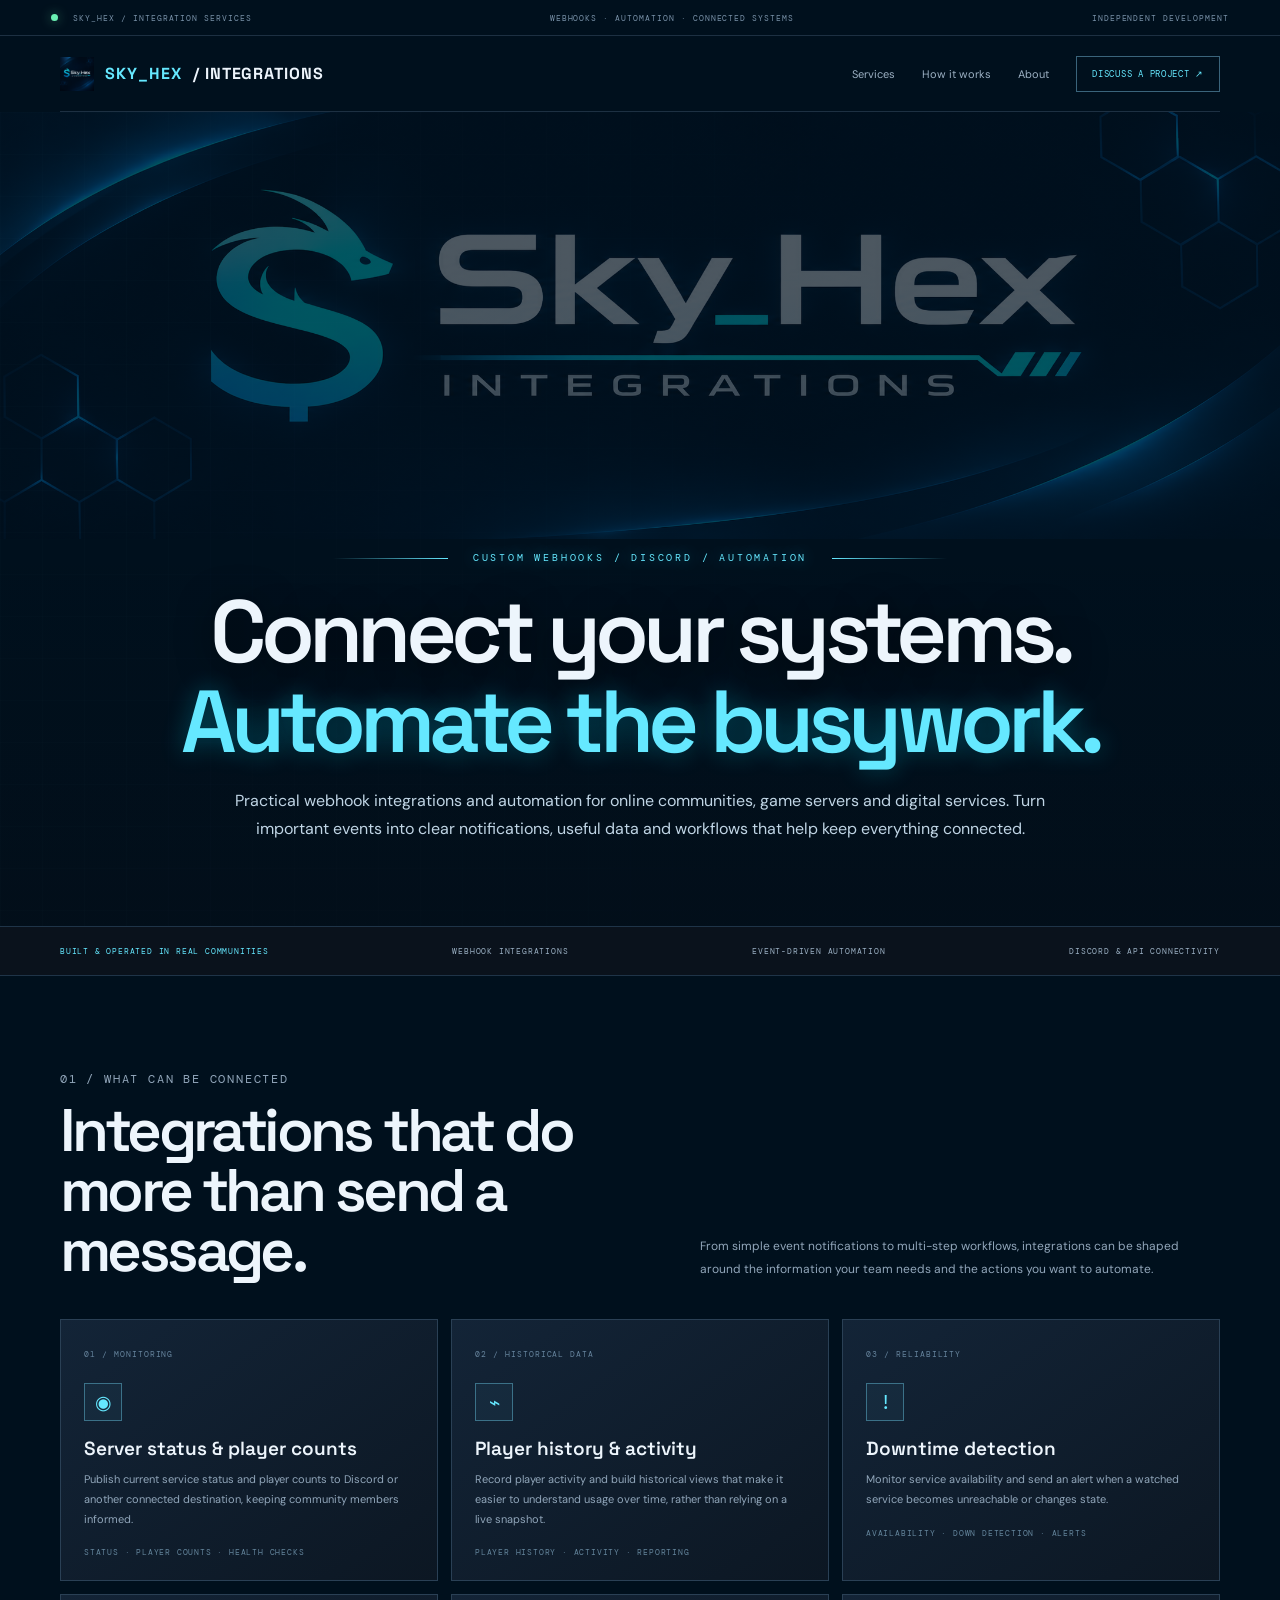
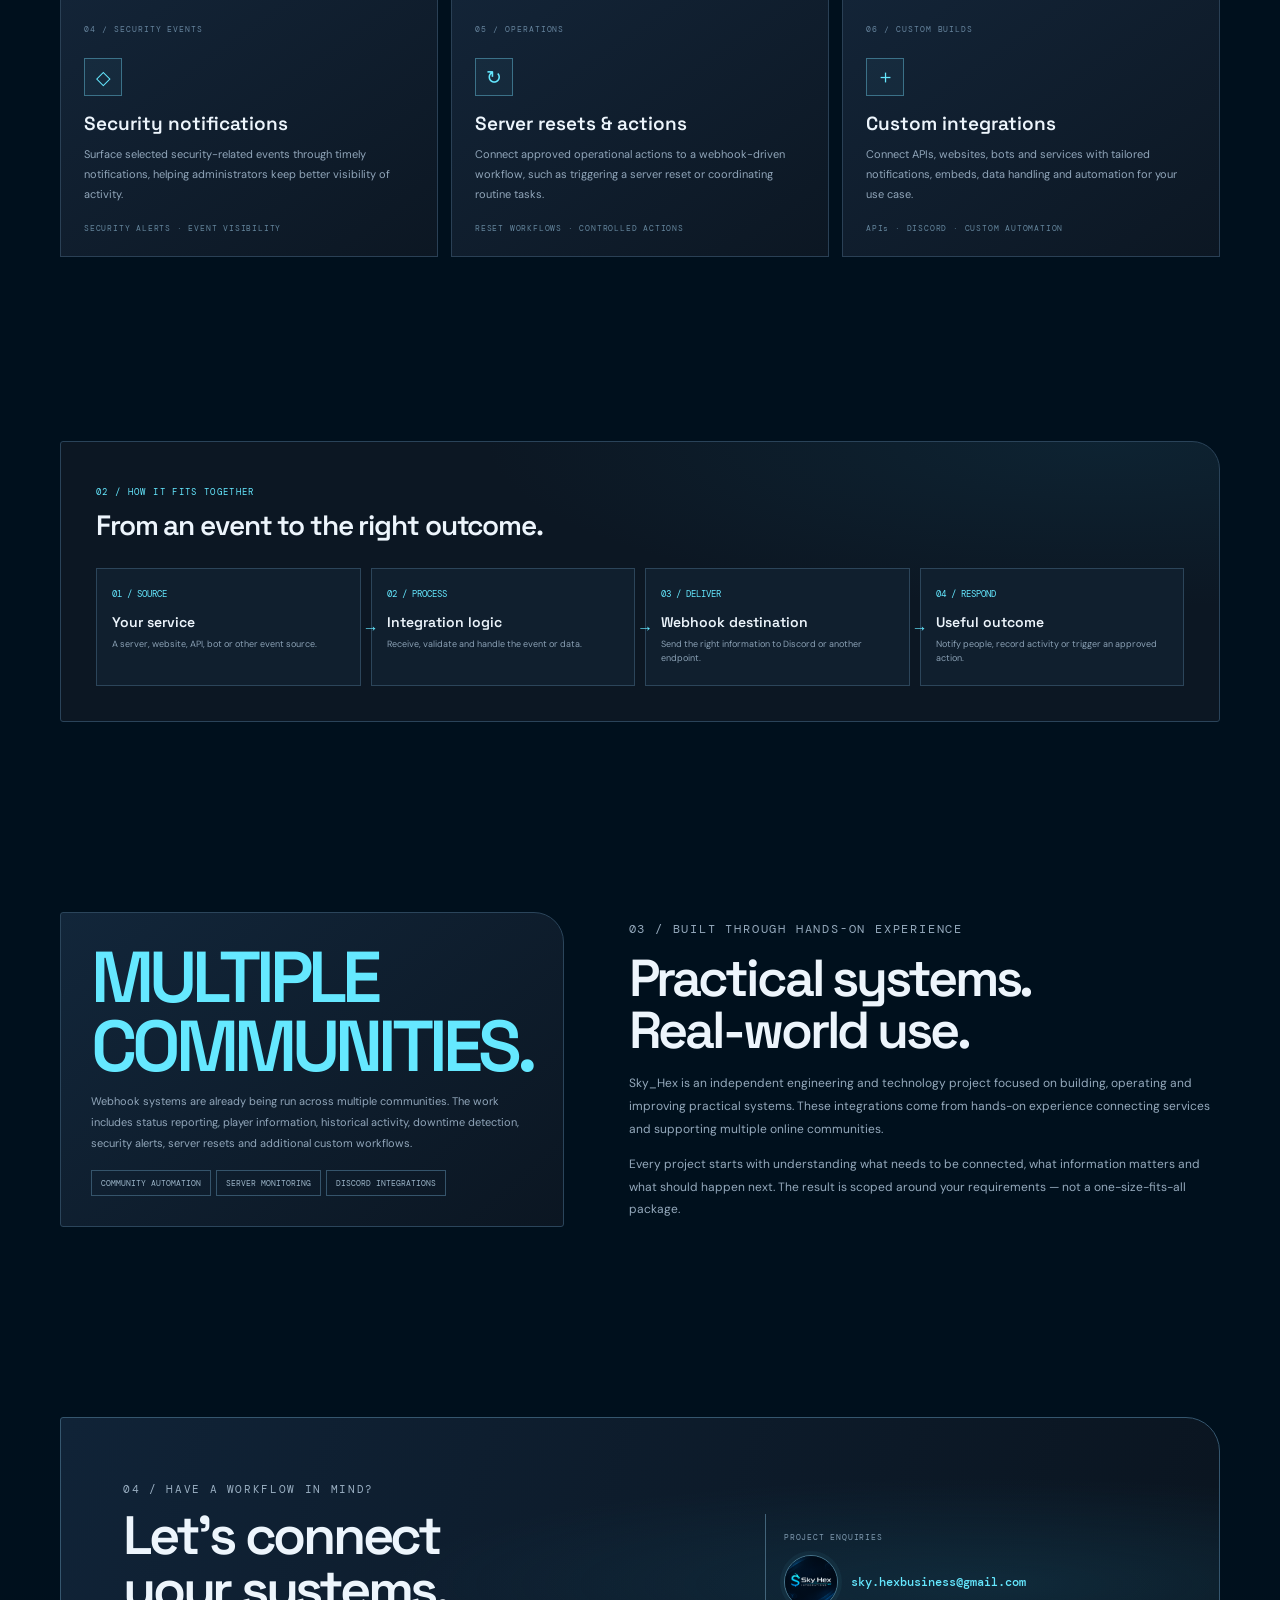
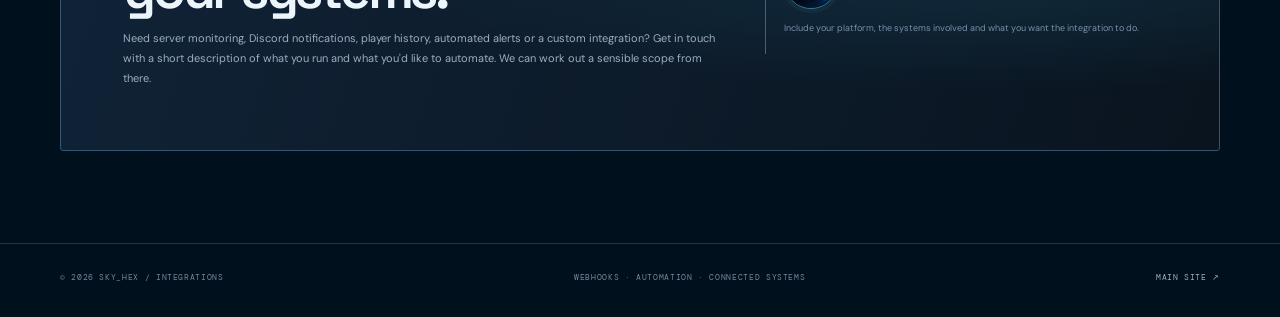
==== integrations/index.html @ 1e0f25ef "Set integrations banner to 70 percent transparent" ====
<!doctype html>
<html lang="en">
<head>
<meta charset="utf-8">
<meta name="viewport" content="width=device-width,initial-scale=1">
<meta name="theme-color" content="#070b12">
<meta name="description" content="Custom webhook integrations, Discord automation and server monitoring — status, player activity, downtime alerts, security notifications and operational workflows.">
<meta property="og:title" content="Sky_Hex Integrations — Connect. Automate. Observe.">
<meta property="og:description" content="Webhook integrations and automation for communities, game servers and online services.">
<meta property="og:type" content="website">
<meta property="og:image" content="https://sky-hex.co.uk/assets/Sky_Hex%20Integrations%20Logo.png">
<meta name="twitter:card" content="summary_large_image">
<meta name="twitter:image" content="https://sky-hex.co.uk/assets/Sky_Hex%20Integrations%20Logo.png">
<title>Sky_Hex Integrations — Connect. Automate. Observe.</title>
<link rel="icon" type="image/png" href="../assets/Sky_Hex%20Integrations%20Logo.png">
<link rel="apple-touch-icon" href="../assets/Sky_Hex%20Integrations%20Logo.png">
<link rel="preconnect" href="https://fonts.googleapis.com">
<link rel="preconnect" href="https://fonts.gstatic.com" crossorigin>
<link href="https://fonts.googleapis.com/css2?family=DM+Mono:wght@400;500&family=DM+Sans:wght@400;500;600;700;800&family=Space+Grotesk:wght@400;500;600;700&display=swap" rel="stylesheet">
<style>
:root{color-scheme:dark;--bg:#00101d;--panel:#0d1723;--panel2:#111f2d;--line:#263d51;--cyan:#65e8ff;--text:#edf5fc;--muted:#91a6ba;--mono:"DM Mono",monospace;--display:"Space Grotesk",sans-serif;--body:"DM Sans",sans-serif}
*{box-sizing:border-box}html{scroll-behavior:smooth}body{margin:0;background:#00101d;color:var(--text);font-family:var(--body);font-size:14px;overflow-x:hidden}a{color:inherit;text-decoration:none}.shell{width:min(1160px,calc(100% - 48px));margin:auto}.topline{height:36px;padding:0 4%;display:flex;align-items:center;justify-content:space-between;border-bottom:1px solid #1d3042;color:#7891a8;font:8px var(--mono);letter-spacing:.12em}.pulse{display:inline-block;width:7px;height:7px;margin-right:9px;border-radius:50%;background:#6af0b2;box-shadow:0 0 12px #6af0b277}.header{height:76px;display:flex;align-items:center;justify-content:space-between;border-bottom:1px solid #1d3042}.brand{display:flex;align-items:center;gap:11px;font:700 16px var(--display);letter-spacing:.06em}.brand img{width:34px;height:34px;object-fit:contain}.brand span{color:var(--cyan)}.nav{display:flex;align-items:center;gap:27px;color:#9bb0c3;font-size:11px}.nav a:hover,.text-link:hover{color:var(--cyan)}.nav .nav-cta{padding:11px 15px;border:1px solid #3a647b;color:var(--cyan);font:9px var(--mono);letter-spacing:.08em}
.hero{position:relative;padding:104px 0 85px;overflow:hidden;background:radial-gradient(ellipse at 20% 48%,#087b9b33,transparent 42%),radial-gradient(ellipse at 82% 24%,#12425a55,transparent 38%),linear-gradient(180deg,#0a121d,#070b12)}.hero:before{content:"";position:absolute;inset:0;opacity:.18;background-image:linear-gradient(#4b789022 1px,transparent 1px),linear-gradient(90deg,#4b789022 1px,transparent 1px);background-size:42px 42px;mask-image:linear-gradient(100deg,#000,transparent 88%)}.hero:after{content:"";position:absolute;left:-7%;top:50%;width:clamp(360px,43vw,620px);aspect-ratio:1;transform:translateY(-50%);background:url('../assets/Sky_Hex%20Integrations%20Logo.png') center/contain no-repeat;opacity:.19;filter:drop-shadow(0 0 32px #18c9ed66);mix-blend-mode:screen;pointer-events:none;mask-image:radial-gradient(ellipse,#000 38%,#0009 62%,transparent 78%)}.hero-grid{position:relative;z-index:1;display:grid;grid-template-columns:1.12fr .88fr;align-items:center;gap:65px}.hero-grid>div:first-child{position:relative;z-index:2}.hero-identity{display:none}.hero-identity{display:none}.eyebrow{color:var(--cyan);font:9px var(--mono);letter-spacing:.16em}.hero h1{max-width:700px;margin:20px 0;font:600 clamp(54px,7.2vw,90px)/.94 var(--display);letter-spacing:-.075em}.hero h1 span{color:var(--cyan)}.lead{max-width:620px;color:#a1b4c6;font-size:15px;line-height:1.85}.hero-actions{display:flex;align-items:center;gap:14px;flex-wrap:wrap;margin-top:30px}.button{display:inline-flex;align-items:center;justify-content:center;gap:18px;padding:14px 18px;background:var(--cyan);color:#061018;font:600 10px var(--mono);letter-spacing:.08em;border:1px solid var(--cyan);transition:.2s}.button:hover{background:transparent;color:var(--cyan)}.button.secondary{background:transparent;color:#d8e6f2;border-color:#3a5369}.button.secondary:hover{border-color:var(--cyan);color:var(--cyan)}.hero-note{margin-top:26px;color:#718ba2;font:8px var(--mono);letter-spacing:.12em}.visual{position:relative;min-height:350px;padding:24px;border:1px solid #31516a;border-radius:3px 35px 3px 3px;background:linear-gradient(145deg,#122437ee,#0a1420ee);box-shadow:0 30px 80px #0006}.visual-head{display:flex;justify-content:space-between;align-items:center;padding-bottom:18px;border-bottom:1px solid #294157;color:#8da5ba;font:8px var(--mono);letter-spacing:.1em}.visual-head b{color:var(--cyan);font-weight:400}.event{display:grid;grid-template-columns:28px 1fr auto;align-items:center;gap:12px;padding:17px 0;border-bottom:1px solid #203448}.event:last-of-type{border:0}.event-icon{width:27px;height:27px;display:grid;place-items:center;border:1px solid #3a7189;color:var(--cyan);font:13px var(--mono)}.event strong,.event small{display:block}.event strong{font:500 12px var(--display)}.event small{margin-top:4px;color:#7d94a9;font:8px var(--mono)}.event em{color:#6fe5b2;font:8px var(--mono);font-style:normal}.visual-foot{margin-top:15px;padding:12px;background:#65e8ff0b;border:1px solid #24465a;color:#85a3b8;font:8px var(--mono);text-align:center;letter-spacing:.1em}
.trust-strip{border-block:1px solid #1f3448;background:#0a121c}.trust-inner{display:flex;justify-content:space-between;gap:20px;flex-wrap:wrap;padding:19px 0;color:#9bb0c3;font:8px var(--mono);letter-spacing:.1em}.trust-inner span:first-child{color:var(--cyan)}
.section{padding:92px 0}.section-kicker{color:var(--cyan);font:9px var(--mono);letter-spacing:.15em}.section-heading{display:flex;justify-content:space-between;align-items:end;gap:35px;margin-bottom:38px}.section-heading h2{margin:10px 0 0;font:600 clamp(37px,5vw,60px)/1 var(--display);letter-spacing:-.06em}.section-heading p{max-width:520px;margin:0;color:var(--muted);font-size:12px;line-height:1.9}.service-grid{display:grid;grid-template-columns:repeat(3,1fr);gap:13px}.service{position:relative;min-height:230px;padding:23px;background:linear-gradient(145deg,#132437,#0c1723);border:1px solid #2a4055;transition:.2s}.service:hover{transform:translateY(-3px);border-color:#5790a8}.service .num{color:#66849d;font:8px var(--mono);letter-spacing:.12em}.service .symbol{display:grid;place-items:center;width:38px;height:38px;margin:22px 0 15px;border:1px solid #3b7188;background:#65e8ff0c;color:var(--cyan);font:19px var(--mono)}.service h3{margin:0 0 9px;font:600 19px var(--display)}.service p{margin:0;color:#91a6ba;font-size:11px;line-height:1.8}.service small{display:block;margin-top:18px;color:#64859c;font:8px var(--mono);letter-spacing:.1em}
.workflow{padding:35px;background:radial-gradient(ellipse at 90% 0%,#12445b44,transparent 42%),#0c1723;border:1px solid #2a4359;border-radius:3px 28px 3px 3px}.workflow h3{margin:8px 0 25px;font:600 28px var(--display);letter-spacing:-.04em}.flow{display:grid;grid-template-columns:repeat(4,1fr);gap:10px}.flow-step{position:relative;padding:19px 15px;border:1px solid #2c455a;background:#101f2e}.flow-step:not(:last-child):after{content:"→";position:absolute;right:-11px;top:50%;z-index:2;color:var(--cyan);font:16px var(--mono);transform:translate(50%,-50%)}.flow-step b{display:block;color:var(--cyan);font:9px var(--mono)}.flow-step strong{display:block;margin-top:13px;font:600 14px var(--display)}.flow-step small{display:block;margin-top:6px;color:#8ba1b5;font-size:9px;line-height:1.6}
.communities{display:grid;grid-template-columns:.9fr 1.1fr;gap:65px;align-items:center}.community-panel{padding:30px;border:1px solid #2b455b;background:linear-gradient(140deg,#12263a,#0b1622);border-radius:3px 30px 3px 3px}.community-panel .big{color:var(--cyan);font:600 clamp(45px,6vw,72px)/.95 var(--display);letter-spacing:-.07em}.community-panel p{color:#91a6ba;font-size:11px;line-height:1.9}.community-panel .tag{display:inline-block;margin:5px 5px 0 0;padding:7px 9px;border:1px solid #35546b;color:#9bb4c7;font:8px var(--mono)}.community-copy h2{margin:10px 0 16px;font:600 clamp(34px,4.5vw,52px)/1 var(--display);letter-spacing:-.06em}.community-copy p{color:#94a9bc;font-size:12px;line-height:1.9}
.cta{position:relative;padding:62px;background:radial-gradient(ellipse at 80% 50%,#16465b66,transparent 45%),linear-gradient(110deg,#102337,#0a141f);border:1px solid #35566e;border-radius:3px 34px 3px 3px;display:flex;justify-content:space-between;align-items:center;gap:30px}.cta h2{margin:9px 0 12px;font:600 clamp(35px,4.5vw,54px)/1 var(--display);letter-spacing:-.06em}.cta p{max-width:600px;margin:0;color:#9aafc2;font-size:11px;line-height:1.8}.contact{min-width:280px;padding:18px;border-left:1px solid #42647a}.contact small{display:block;color:#7f9ab0;font:8px var(--mono);letter-spacing:.1em}.contact-profile{display:flex;align-items:center;gap:13px;margin-top:13px}.contact-profile img{flex:0 0 54px;width:54px;height:54px;object-fit:cover;border:1px solid #47758c;border-radius:50%;background:#0b1723;box-shadow:0 0 0 4px #65e8ff0c}.contact-profile strong{display:block;margin:0;color:var(--cyan);font:500 12px var(--mono);overflow-wrap:anywhere}.contact span{display:block;margin-top:12px;color:#7891a8;font-size:9px;line-height:1.7}
.footer{padding:28px 0 35px;border-top:1px solid #1f3448}.footer-inner{display:flex;justify-content:space-between;gap:20px;flex-wrap:wrap;color:#71889d;font:8px var(--mono);letter-spacing:.08em}.footer a{color:#9ab0c4}.footer a:hover{color:var(--cyan)}
@media(max-width:850px){.hero:after{left:-18%;width:clamp(320px,65vw,500px);opacity:.13}.hero-grid,.communities{grid-template-columns:1fr;gap:38px}.visual{max-width:600px}.service-grid{grid-template-columns:repeat(2,1fr)}.section-heading{align-items:flex-start;flex-direction:column}.cta{align-items:flex-start;flex-direction:column}.contact{width:100%;border-left:0;border-top:1px solid #42647a;padding:18px 0 0}}
@media(max-width:560px){.hero:after{left:-32%;top:28%;width:390px;opacity:.10}.shell{width:min(100% - 32px,1160px)}.topline{padding:0 16px}.topline span:nth-child(2){display:none}.header{height:65px}.nav{gap:12px}.nav a:not(.nav-cta){display:none}.nav .nav-cta{padding:9px 10px;font-size:8px}.hero{padding:75px 0 55px}.hero h1{font-size:clamp(49px,14vw,70px)}.lead{font-size:13px}.visual{min-height:0;padding:17px}.section{padding:68px 0}.service-grid{grid-template-columns:1fr}.service{min-height:0}.flow{grid-template-columns:1fr 1fr}.flow-step:not(:last-child):after{display:none}.workflow{padding:22px}.cta{padding:25px}.trust-inner{justify-content:flex-start;gap:12px 20px}}
@media(prefers-reduced-motion:reduce){html{scroll-behavior:auto}*,*:before,*:after{transition:none!important}}

/* Wide Sky_Hex Integrations banner as the hero background */
.hero{
  padding:0 0 82px;
  background-color:#00101d;
  background-image:
    linear-gradient(rgba(0,16,29,.7),rgba(0,16,29,.7)),
    linear-gradient(180deg,transparent 0%,#070b1200 55%,#070b12 100%),
    url('../assets/Neon%20Sky_Hex%20Integrations%20Banner.png');
  background-position:center top;
  background-size:100% auto;
  background-repeat:no-repeat;
}
.hero:after{display:none}
.hero-grid{
  display:block;
  max-width:1120px;
  padding-top:clamp(300px,34vw,455px);
  text-align:center;
}
.hero-grid>div:first-child{width:100%}
.hero .eyebrow{
  position:relative;
  display:inline-block;
  margin:0 auto;
  padding:0 25px;
  font-size:10px;
  letter-spacing:.28em;
  text-shadow:0 0 15px #16d8f5aa;
}
.hero .eyebrow:before,.hero .eyebrow:after{
  content:"";
  position:absolute;
  top:50%;
  width:clamp(35px,9vw,115px);
  height:1px;
  background:linear-gradient(90deg,transparent,var(--cyan));
}
.hero .eyebrow:before{right:100%}
.hero .eyebrow:after{left:100%;transform:rotate(180deg)}
.hero h1{
  max-width:1100px;
  margin:22px auto 20px;
  font-size:clamp(48px,7.2vw,88px);
  line-height:1.02;
  letter-spacing:-.065em;
  text-shadow:0 5px 35px #0008;
}
.hero h1 span{color:var(--cyan);text-shadow:0 0 25px #00cce955}
.hero .lead{max-width:850px;margin:0 auto;color:#c0d5e5;font-size:16px;line-height:1.8}
.hero .hero-actions,.hero .hero-note{display:none}
.hero .visual{display:none}
@media(max-width:850px){
  .hero{padding:0 0 70px;background-size:100% auto}
  .hero-grid{padding-top:clamp(235px,34vw,310px)}
}
@media(max-width:560px){
  .hero{padding:0 0 58px;background-size:100% auto}
  .hero-grid{padding-top:clamp(155px,43vw,215px)}
  .hero h1{font-size:clamp(43px,12vw,62px);line-height:1.04}
  .hero .lead{font-size:13px}
  .hero .eyebrow{font-size:8px;letter-spacing:.18em;padding:0 12px}
}

</style>
</head>
<body>
<div class="topline"><span><i class="pulse"></i> SKY_HEX / INTEGRATION SERVICES</span><span>WEBHOOKS · AUTOMATION · CONNECTED SYSTEMS</span><span>INDEPENDENT DEVELOPMENT</span></div>
<header class="header shell"><a class="brand" href="#top"><img src="../assets/Sky_Hex%20Integrations%20Logo.png" alt="Sky_Hex Integrations"><span>SKY_HEX</span> / INTEGRATIONS</a><nav class="nav" aria-label="Main navigation"><a href="#services">Services</a><a href="#workflow">How it works</a><a href="#about">About</a><a class="nav-cta" href="#contact">DISCUSS A PROJECT ↗</a></nav></header>
<main id="top">
<section class="hero"><div class="shell hero-grid"><div><div class="hero-identity"><img src="../assets/Sky_Hex%20Integrations%20Logo.png" alt="Sky_Hex Integrations"></div><p class="eyebrow">CUSTOM WEBHOOKS / DISCORD / AUTOMATION</p><h1>Connect your systems.<br><span>Automate the busywork.</span></h1><p class="lead">Practical webhook integrations and automation for online communities, game servers and digital services. Turn important events into clear notifications, useful data and workflows that help keep everything connected.</p><div class="hero-actions"><a class="button" href="#contact">DISCUSS AN INTEGRATION <b>↗</b></a><a class="button secondary" href="#services">EXPLORE CAPABILITIES <b>↓</b></a></div><p class="hero-note">DESIGNED AROUND YOUR WORKFLOW · BUILT TO BE USEFUL · DEVELOPED INDEPENDENTLY</p></div>
<div class="visual" aria-label="Illustration of webhook events flowing into notifications"><div class="visual-head"><span>EVENT PIPELINE / LIVE CONCEPT</span><b>● CONNECTED</b></div><div class="event"><span class="event-icon">◉</span><span><strong>Server status update</strong><small>STATUS / PLAYER COUNTS</small></span><em>DELIVERED</em></div><div class="event"><span class="event-icon">⌁</span><span><strong>Player activity recorded</strong><small>HISTORY / COMMUNITY DATA</small></span><em>RECORDED</em></div><div class="event"><span class="event-icon">!</span><span><strong>Service unavailable</strong><small>DOWN DETECTION / ALERT</small></span><em>ALERTED</em></div><div class="event"><span class="event-icon">◇</span><span><strong>Security event detected</strong><small>SECURITY / NOTIFICATION</small></span><em>REPORTED</em></div><div class="visual-foot">EVENT → LOGIC → WEBHOOK → DISCORD / ACTION</div></div></div></section>
<div class="trust-strip"><div class="shell trust-inner"><span>BUILT &amp; OPERATED IN REAL COMMUNITIES</span><span>WEBHOOK INTEGRATIONS</span><span>EVENT-DRIVEN AUTOMATION</span><span>DISCORD &amp; API CONNECTIVITY</span></div></div>
<section class="section shell" id="services"><div class="section-heading"><div><p class="section-kicker">01 / WHAT CAN BE CONNECTED</p><h2>Integrations that do<br>more than send a message.</h2></div><p>From simple event notifications to multi-step workflows, integrations can be shaped around the information your team needs and the actions you want to automate.</p></div>
<div class="service-grid">
<article class="service"><span class="num">01 / MONITORING</span><div class="symbol">◉</div><h3>Server status &amp; player counts</h3><p>Publish current service status and player counts to Discord or another connected destination, keeping community members informed.</p><small>STATUS · PLAYER COUNTS · HEALTH CHECKS</small></article>
<article class="service"><span class="num">02 / HISTORICAL DATA</span><div class="symbol">⌁</div><h3>Player history &amp; activity</h3><p>Record player activity and build historical views that make it easier to understand usage over time, rather than relying on a live snapshot.</p><small>PLAYER HISTORY · ACTIVITY · REPORTING</small></article>
<article class="service"><span class="num">03 / RELIABILITY</span><div class="symbol">!</div><h3>Downtime detection</h3><p>Monitor service availability and send an alert when a watched service becomes unreachable or changes state.</p><small>AVAILABILITY · DOWN DETECTION · ALERTS</small></article>
<article class="service"><span class="num">04 / SECURITY EVENTS</span><div class="symbol">◇</div><h3>Security notifications</h3><p>Surface selected security-related events through timely notifications, helping administrators keep better visibility of activity.</p><small>SECURITY ALERTS · EVENT VISIBILITY</small></article>
<article class="service"><span class="num">05 / OPERATIONS</span><div class="symbol">↻</div><h3>Server resets &amp; actions</h3><p>Connect approved operational actions to a webhook-driven workflow, such as triggering a server reset or coordinating routine tasks.</p><small>RESET WORKFLOWS · CONTROLLED ACTIONS</small></article>
<article class="service"><span class="num">06 / CUSTOM BUILDS</span><div class="symbol">＋</div><h3>Custom integrations</h3><p>Connect APIs, websites, bots and services with tailored notifications, embeds, data handling and automation for your use case.</p><small>APIs · DISCORD · CUSTOM AUTOMATION</small></article>
</div></section>
<section class="section shell" id="workflow"><div class="workflow"><p class="section-kicker">02 / HOW IT FITS TOGETHER</p><h3>From an event to the right outcome.</h3><div class="flow"><div class="flow-step"><b>01 / SOURCE</b><strong>Your service</strong><small>A server, website, API, bot or other event source.</small></div><div class="flow-step"><b>02 / PROCESS</b><strong>Integration logic</strong><small>Receive, validate and handle the event or data.</small></div><div class="flow-step"><b>03 / DELIVER</b><strong>Webhook destination</strong><small>Send the right information to Discord or another endpoint.</small></div><div class="flow-step"><b>04 / RESPOND</b><strong>Useful outcome</strong><small>Notify people, record activity or trigger an approved action.</small></div></div></div></section>
<section class="section shell" id="about"><div class="communities"><div class="community-panel"><div class="big">MULTIPLE<br>COMMUNITIES.</div><p>Webhook systems are already being run across multiple communities. The work includes status reporting, player information, historical activity, downtime detection, security alerts, server resets and additional custom workflows.</p><span class="tag">COMMUNITY AUTOMATION</span><span class="tag">SERVER MONITORING</span><span class="tag">DISCORD INTEGRATIONS</span></div><div class="community-copy"><p class="section-kicker">03 / BUILT THROUGH HANDS-ON EXPERIENCE</p><h2>Practical systems.<br>Real-world use.</h2><p>Sky_Hex is an independent engineering and technology project focused on building, operating and improving practical systems. These integrations come from hands-on experience connecting services and supporting multiple online communities.</p><p>Every project starts with understanding what needs to be connected, what information matters and what should happen next. The result is scoped around your requirements — not a one-size-fits-all package.</p></div></div></section>
<section class="section shell" id="contact"><div class="cta"><div><p class="section-kicker">04 / HAVE A WORKFLOW IN MIND?</p><h2>Let's connect<br>your systems.</h2><p>Need server monitoring, Discord notifications, player history, automated alerts or a custom integration? Get in touch with a short description of what you run and what you'd like to automate. We can work out a sensible scope from there.</p></div><div class="contact"><small>PROJECT ENQUIRIES</small><div class="contact-profile"><img src="../assets/Sky_Hex%20Integrations%20Logo.png" alt="Sky_Hex Integrations profile logo"><strong>sky.hexbusiness@gmail.com</strong></div><span>Include your platform, the systems involved and what you want the integration to do.</span></div></div></section>
</main>
<footer class="footer"><div class="shell footer-inner"><span>© 2026 SKY_HEX / INTEGRATIONS</span><span>WEBHOOKS · AUTOMATION · CONNECTED SYSTEMS</span><a href="https://82.165.54.22/">MAIN SITE ↗</a></div></footer>
</body>
</html>
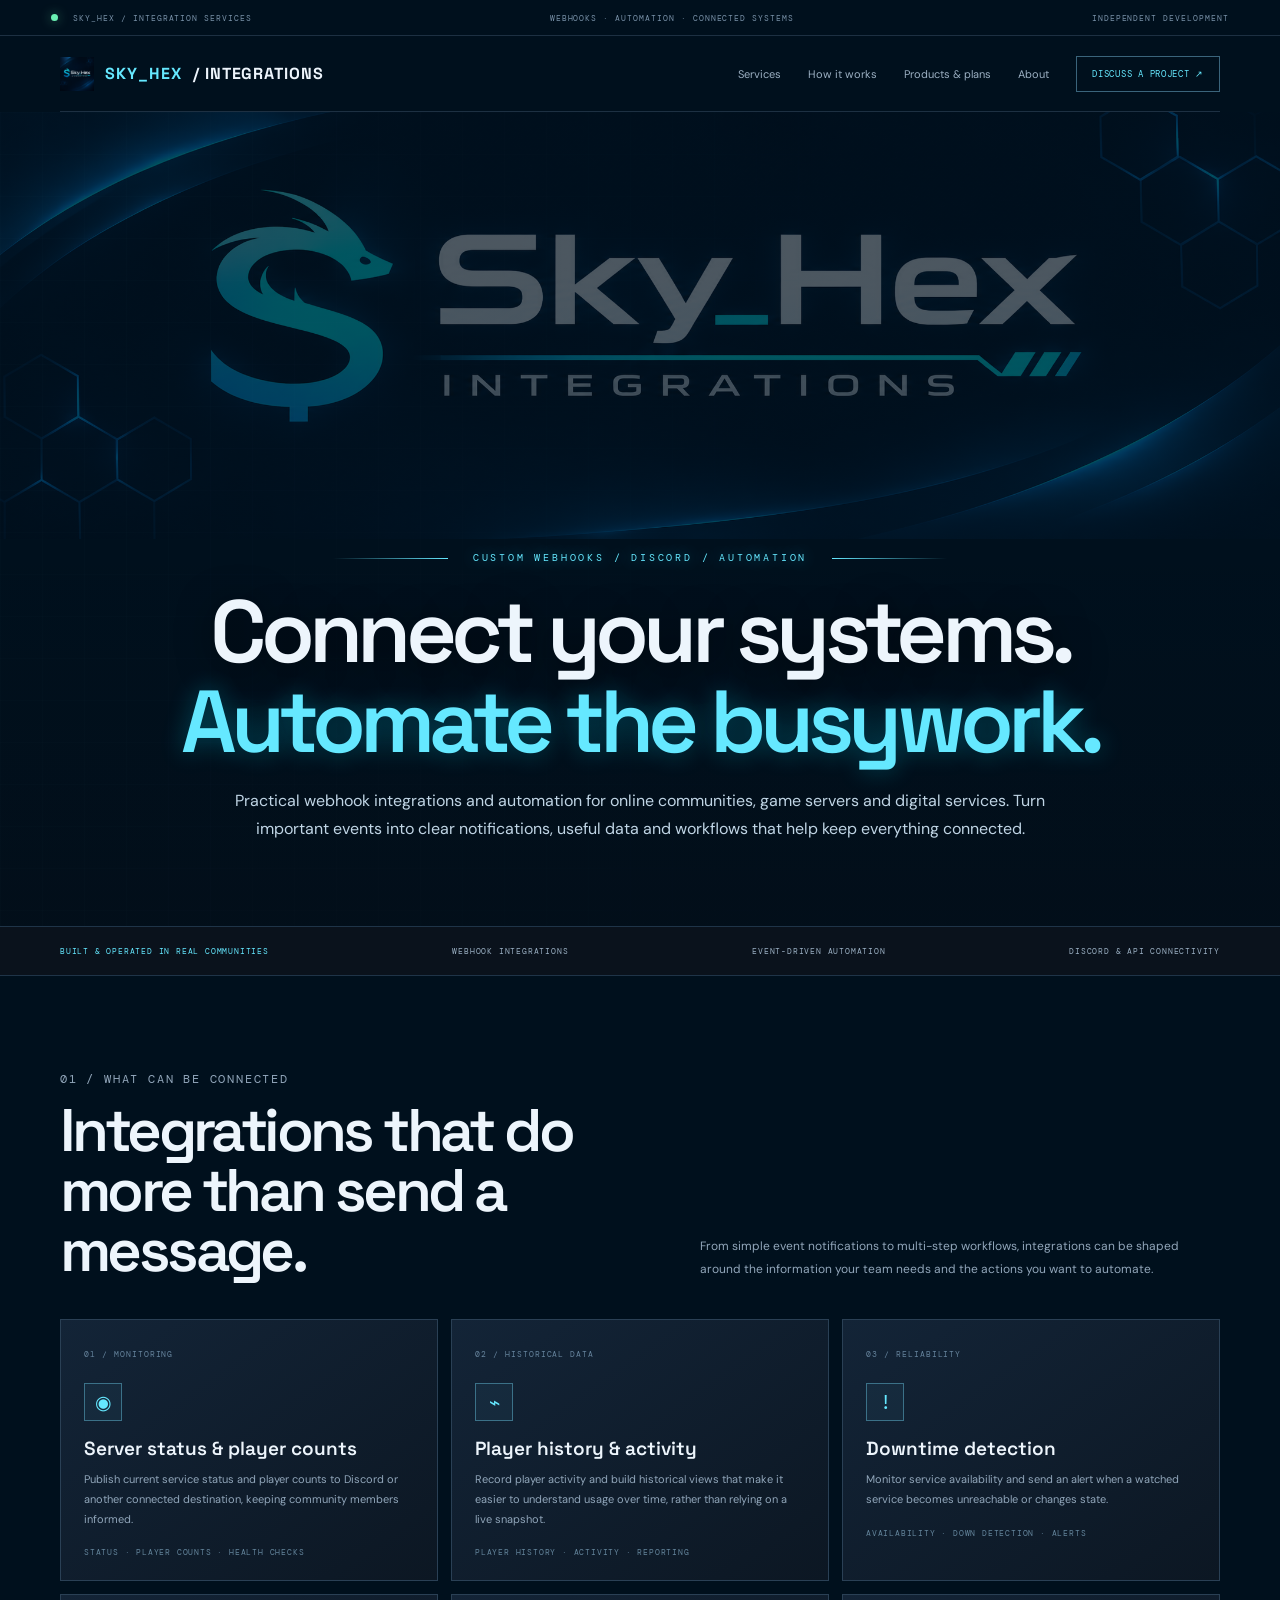
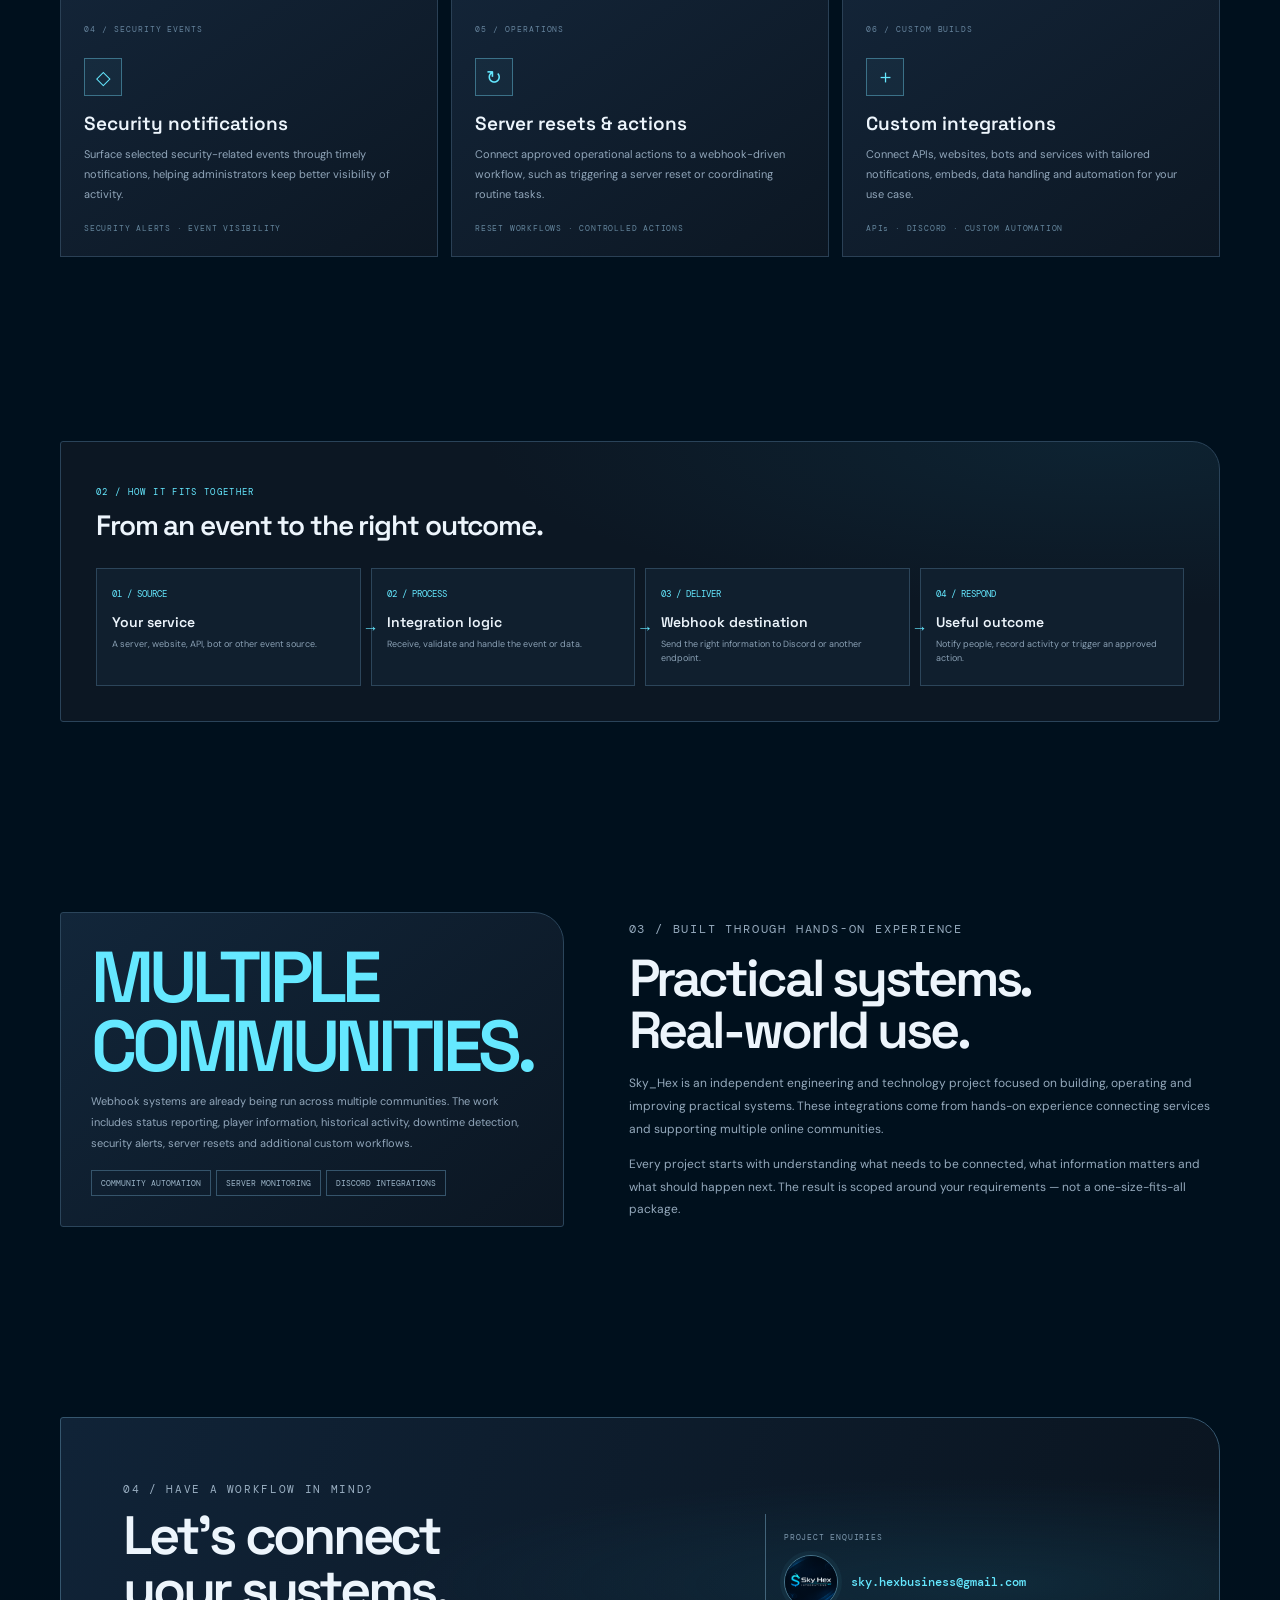
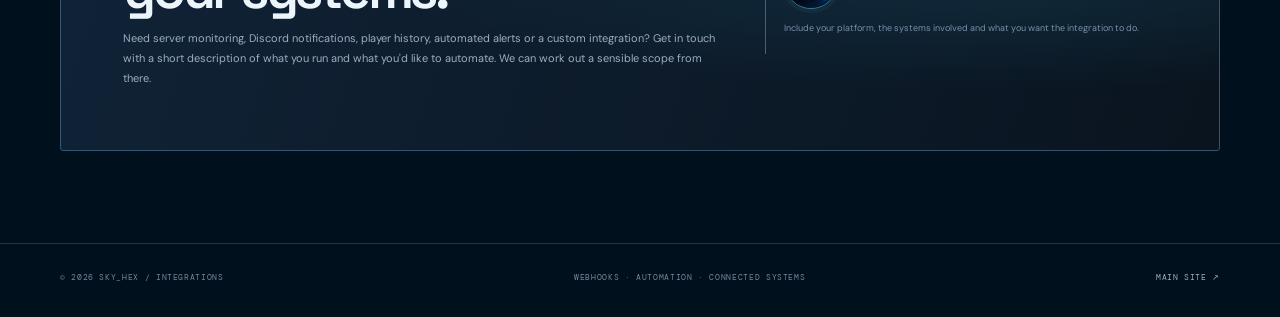
==== commit b92d431e: "Add products page link to integrations navigation" ====
--- a/integrations/index.html
+++ b/integrations/index.html
@@ -98,7 +98,7 @@
 </head>
 <body>
 <div class="topline"><span><i class="pulse"></i> SKY_HEX / INTEGRATION SERVICES</span><span>WEBHOOKS · AUTOMATION · CONNECTED SYSTEMS</span><span>INDEPENDENT DEVELOPMENT</span></div>
-<header class="header shell"><a class="brand" href="#top"><img src="../assets/Sky_Hex%20Integrations%20Logo.png" alt="Sky_Hex Integrations"><span>SKY_HEX</span> / INTEGRATIONS</a><nav class="nav" aria-label="Main navigation"><a href="#services">Services</a><a href="#workflow">How it works</a><a href="#about">About</a><a class="nav-cta" href="#contact">DISCUSS A PROJECT ↗</a></nav></header>
+<header class="header shell"><a class="brand" href="#top"><img src="../assets/Sky_Hex%20Integrations%20Logo.png" alt="Sky_Hex Integrations"><span>SKY_HEX</span> / INTEGRATIONS</a><nav class="nav" aria-label="Main navigation"><a href="#services">Services</a><a href="#workflow">How it works</a><a href="products.html">Products &amp; plans</a><a href="#about">About</a><a class="nav-cta" href="#contact">DISCUSS A PROJECT ↗</a></nav></header>
 <main id="top">
 <section class="hero"><div class="shell hero-grid"><div><div class="hero-identity"><img src="../assets/Sky_Hex%20Integrations%20Logo.png" alt="Sky_Hex Integrations"></div><p class="eyebrow">CUSTOM WEBHOOKS / DISCORD / AUTOMATION</p><h1>Connect your systems.<br><span>Automate the busywork.</span></h1><p class="lead">Practical webhook integrations and automation for online communities, game servers and digital services. Turn important events into clear notifications, useful data and workflows that help keep everything connected.</p><div class="hero-actions"><a class="button" href="#contact">DISCUSS AN INTEGRATION <b>↗</b></a><a class="button secondary" href="#services">EXPLORE CAPABILITIES <b>↓</b></a></div><p class="hero-note">DESIGNED AROUND YOUR WORKFLOW · BUILT TO BE USEFUL · DEVELOPED INDEPENDENTLY</p></div>
 <div class="visual" aria-label="Illustration of webhook events flowing into notifications"><div class="visual-head"><span>EVENT PIPELINE / LIVE CONCEPT</span><b>● CONNECTED</b></div><div class="event"><span class="event-icon">◉</span><span><strong>Server status update</strong><small>STATUS / PLAYER COUNTS</small></span><em>DELIVERED</em></div><div class="event"><span class="event-icon">⌁</span><span><strong>Player activity recorded</strong><small>HISTORY / COMMUNITY DATA</small></span><em>RECORDED</em></div><div class="event"><span class="event-icon">!</span><span><strong>Service unavailable</strong><small>DOWN DETECTION / ALERT</small></span><em>ALERTED</em></div><div class="event"><span class="event-icon">◇</span><span><strong>Security event detected</strong><small>SECURITY / NOTIFICATION</small></span><em>REPORTED</em></div><div class="visual-foot">EVENT → LOGIC → WEBHOOK → DISCORD / ACTION</div></div></div></section>
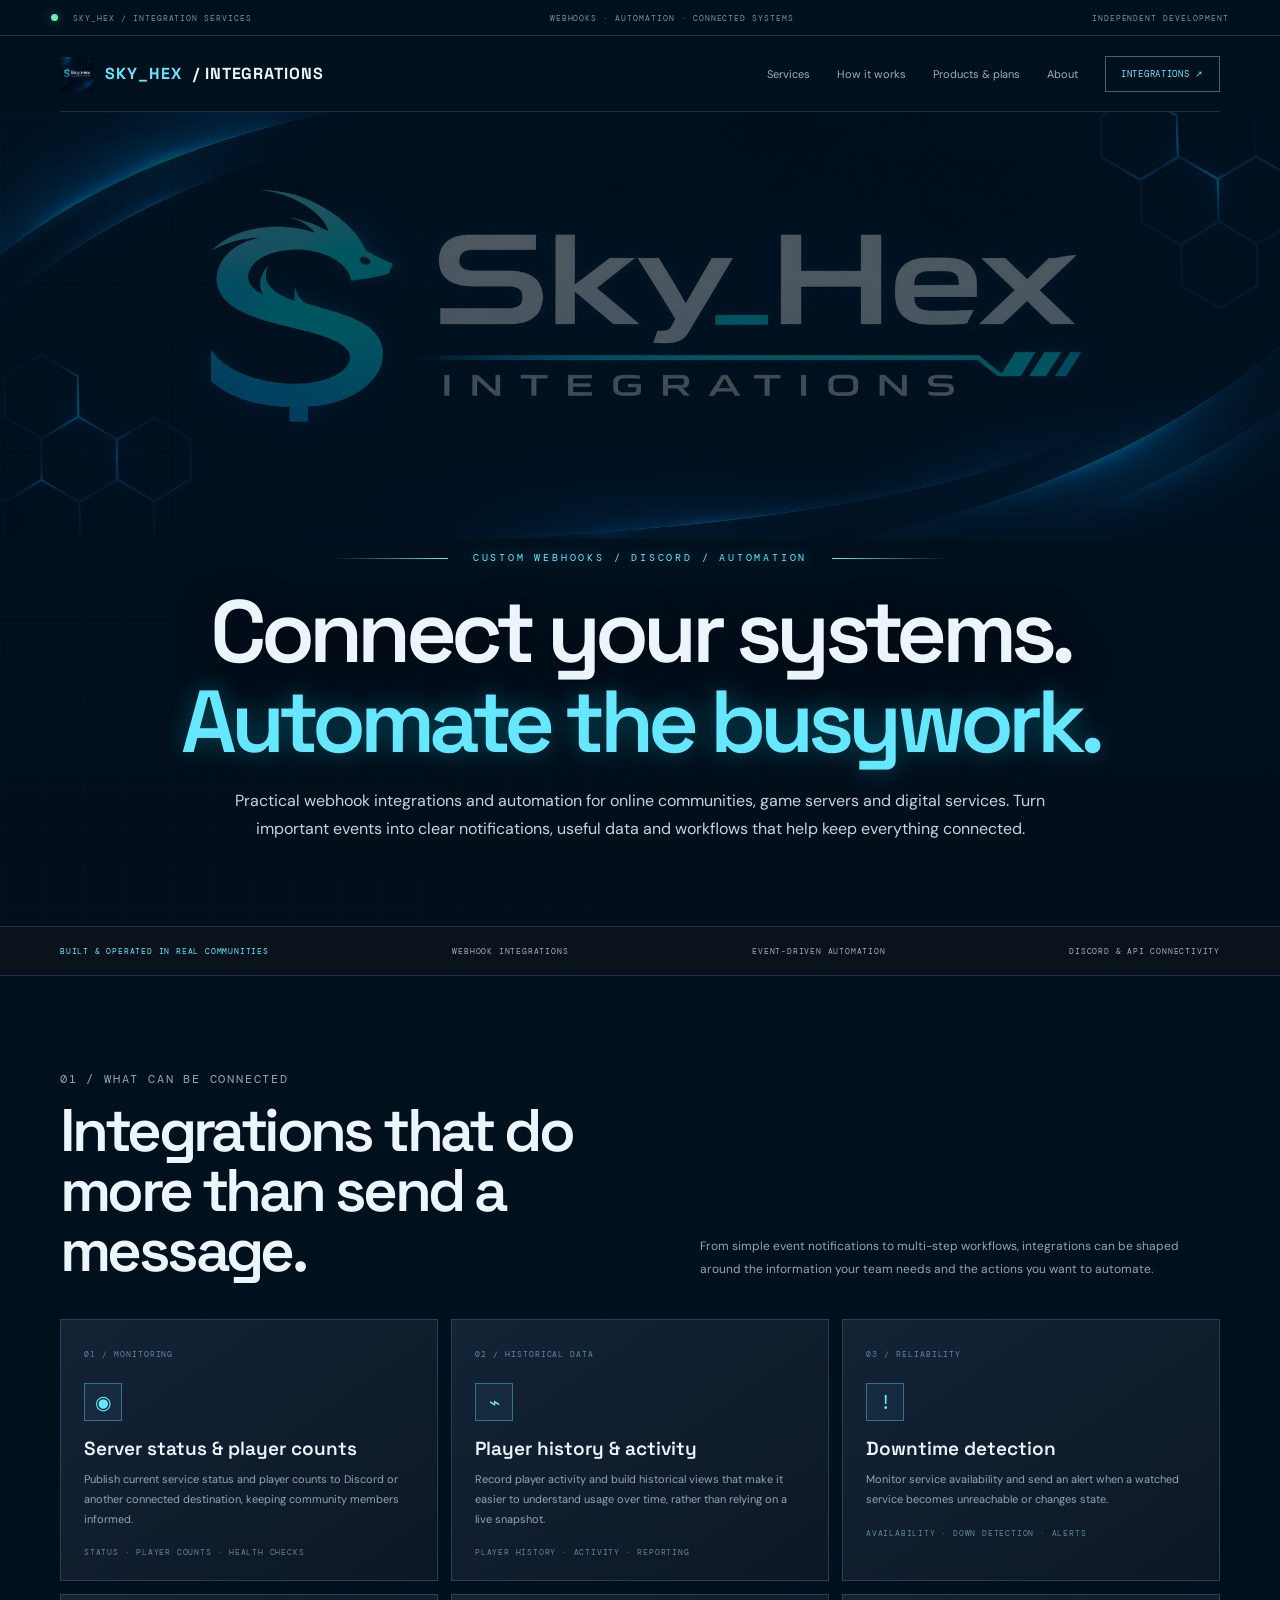
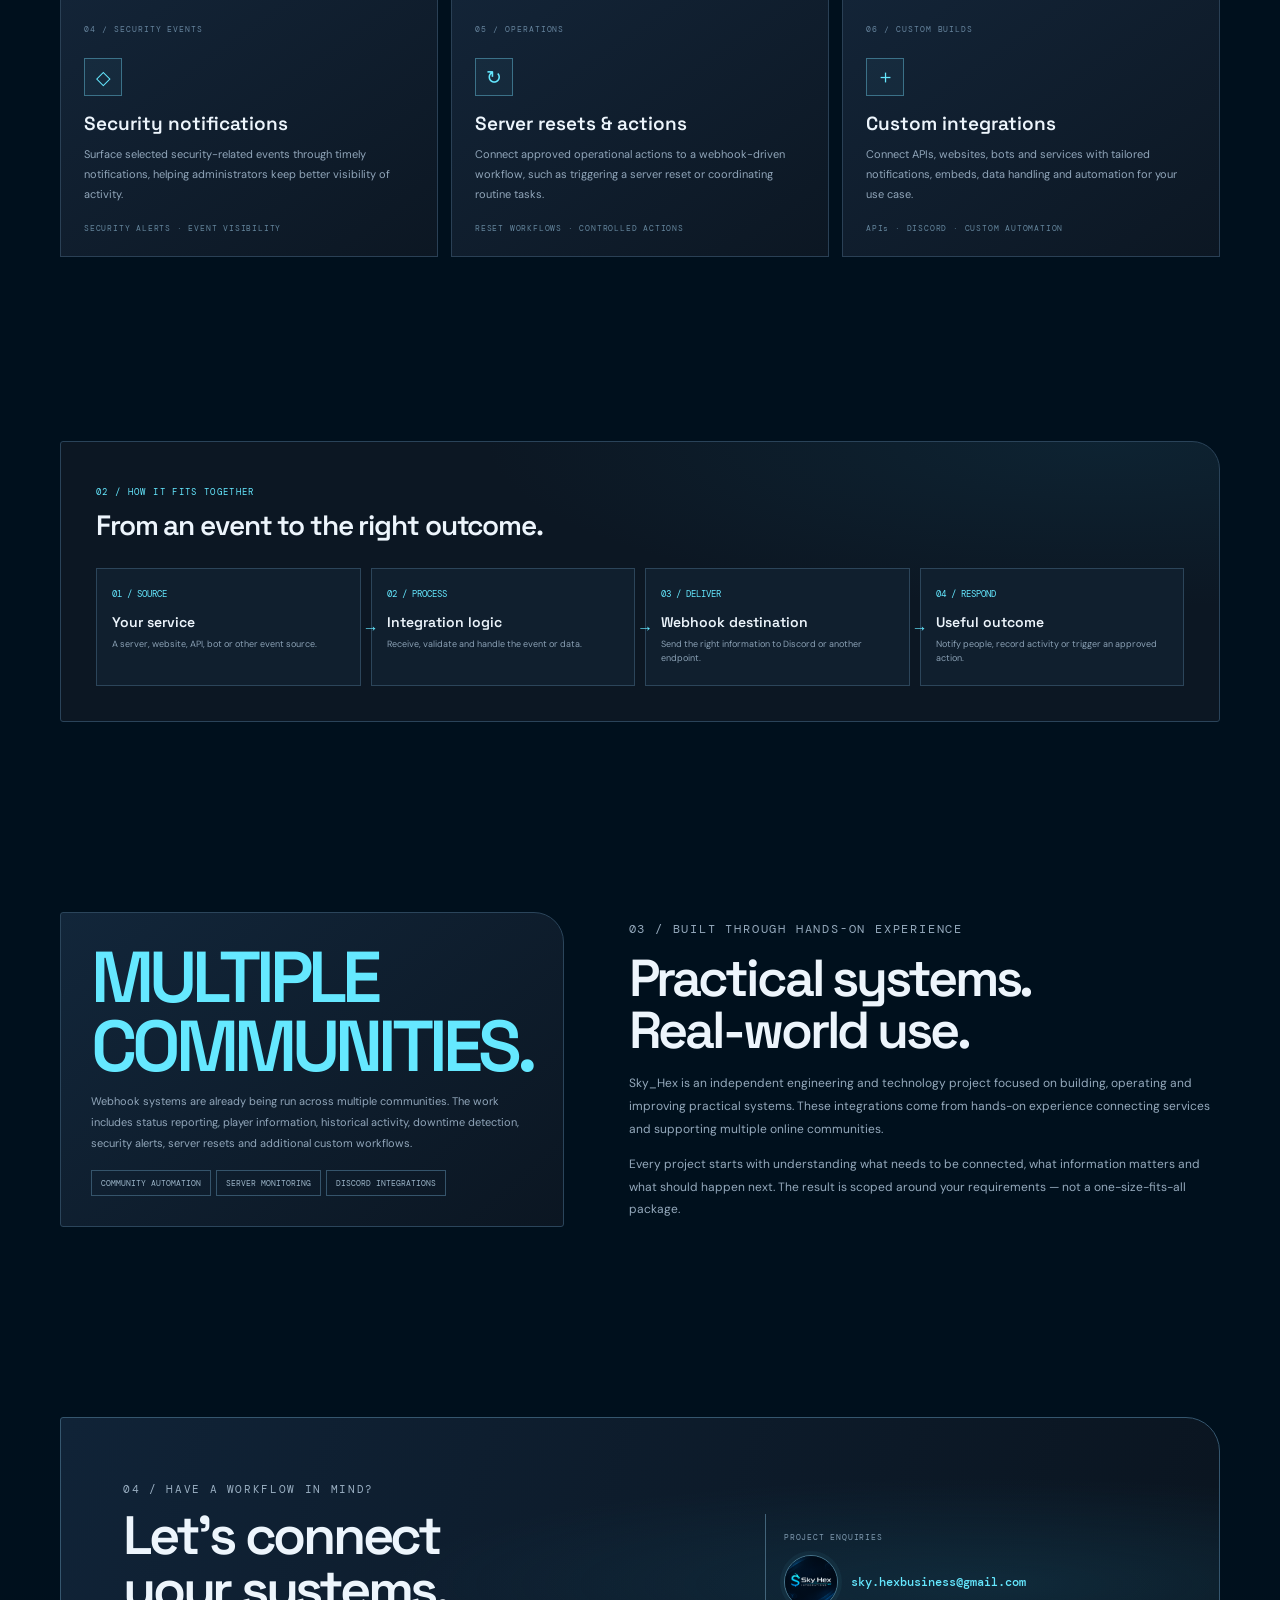
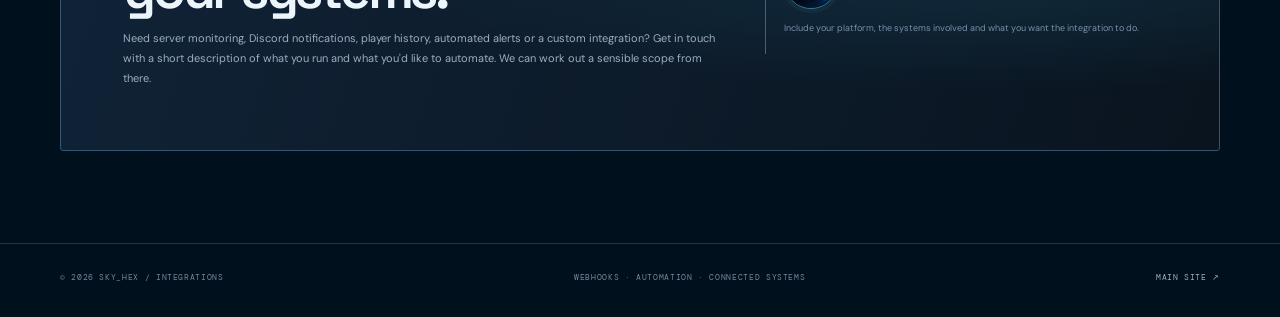
==== commit 04e8b284: "Update integrations page header CTA" ====
--- a/integrations/index.html
+++ b/integrations/index.html
@@ -98,7 +98,7 @@
 </head>
 <body>
 <div class="topline"><span><i class="pulse"></i> SKY_HEX / INTEGRATION SERVICES</span><span>WEBHOOKS · AUTOMATION · CONNECTED SYSTEMS</span><span>INDEPENDENT DEVELOPMENT</span></div>
-<header class="header shell"><a class="brand" href="#top"><img src="../assets/Sky_Hex%20Integrations%20Logo.png" alt="Sky_Hex Integrations"><span>SKY_HEX</span> / INTEGRATIONS</a><nav class="nav" aria-label="Main navigation"><a href="#services">Services</a><a href="#workflow">How it works</a><a href="products.html">Products &amp; plans</a><a href="#about">About</a><a class="nav-cta" href="#contact">DISCUSS A PROJECT ↗</a></nav></header>
+<header class="header shell"><a class="brand" href="#top"><img src="../assets/Sky_Hex%20Integrations%20Logo.png" alt="Sky_Hex Integrations"><span>SKY_HEX</span> / INTEGRATIONS</a><nav class="nav" aria-label="Main navigation"><a href="#services">Services</a><a href="#workflow">How it works</a><a href="products.html">Products &amp; plans</a><a href="#about">About</a><a class="nav-cta" href="#top">INTEGRATIONS ↗</a></nav></header>
 <main id="top">
 <section class="hero"><div class="shell hero-grid"><div><div class="hero-identity"><img src="../assets/Sky_Hex%20Integrations%20Logo.png" alt="Sky_Hex Integrations"></div><p class="eyebrow">CUSTOM WEBHOOKS / DISCORD / AUTOMATION</p><h1>Connect your systems.<br><span>Automate the busywork.</span></h1><p class="lead">Practical webhook integrations and automation for online communities, game servers and digital services. Turn important events into clear notifications, useful data and workflows that help keep everything connected.</p><div class="hero-actions"><a class="button" href="#contact">DISCUSS AN INTEGRATION <b>↗</b></a><a class="button secondary" href="#services">EXPLORE CAPABILITIES <b>↓</b></a></div><p class="hero-note">DESIGNED AROUND YOUR WORKFLOW · BUILT TO BE USEFUL · DEVELOPED INDEPENDENTLY</p></div>
 <div class="visual" aria-label="Illustration of webhook events flowing into notifications"><div class="visual-head"><span>EVENT PIPELINE / LIVE CONCEPT</span><b>● CONNECTED</b></div><div class="event"><span class="event-icon">◉</span><span><strong>Server status update</strong><small>STATUS / PLAYER COUNTS</small></span><em>DELIVERED</em></div><div class="event"><span class="event-icon">⌁</span><span><strong>Player activity recorded</strong><small>HISTORY / COMMUNITY DATA</small></span><em>RECORDED</em></div><div class="event"><span class="event-icon">!</span><span><strong>Service unavailable</strong><small>DOWN DETECTION / ALERT</small></span><em>ALERTED</em></div><div class="event"><span class="event-icon">◇</span><span><strong>Security event detected</strong><small>SECURITY / NOTIFICATION</small></span><em>REPORTED</em></div><div class="visual-foot">EVENT → LOGIC → WEBHOOK → DISCORD / ACTION</div></div></div></section>
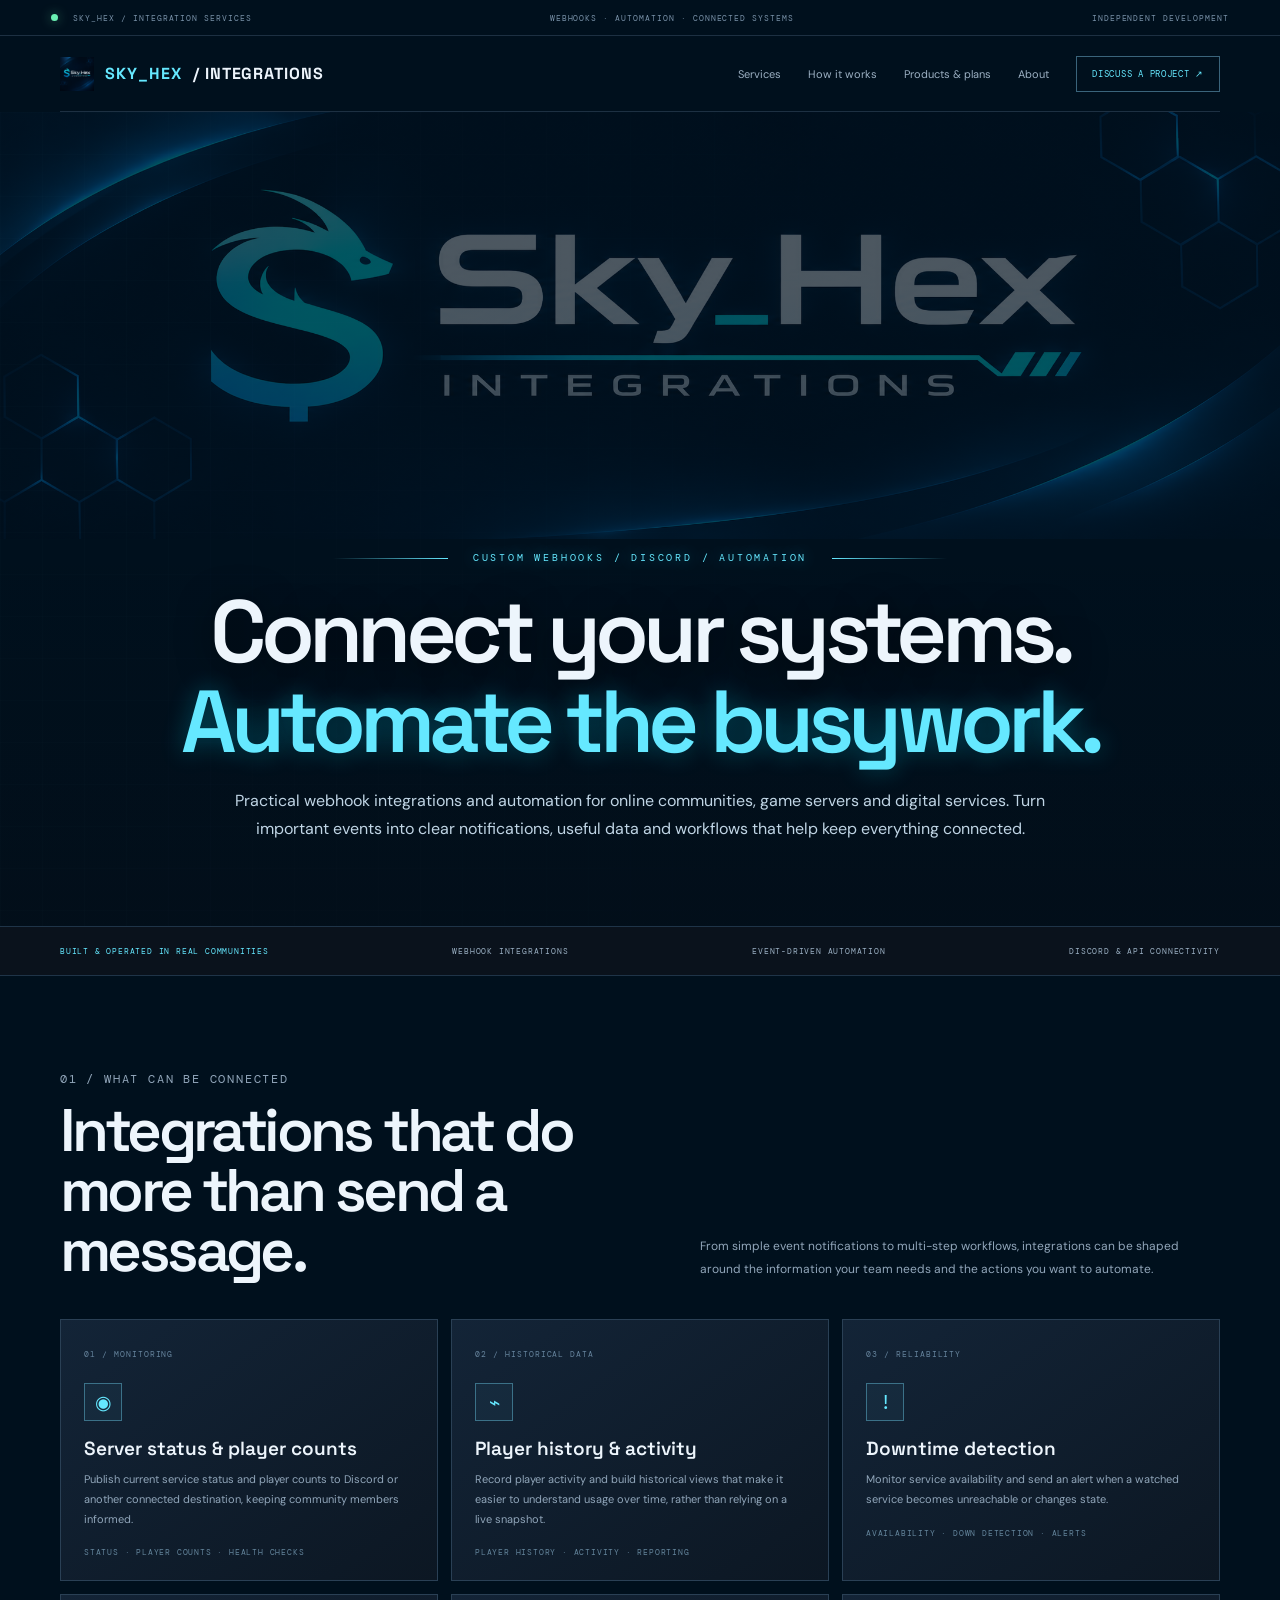
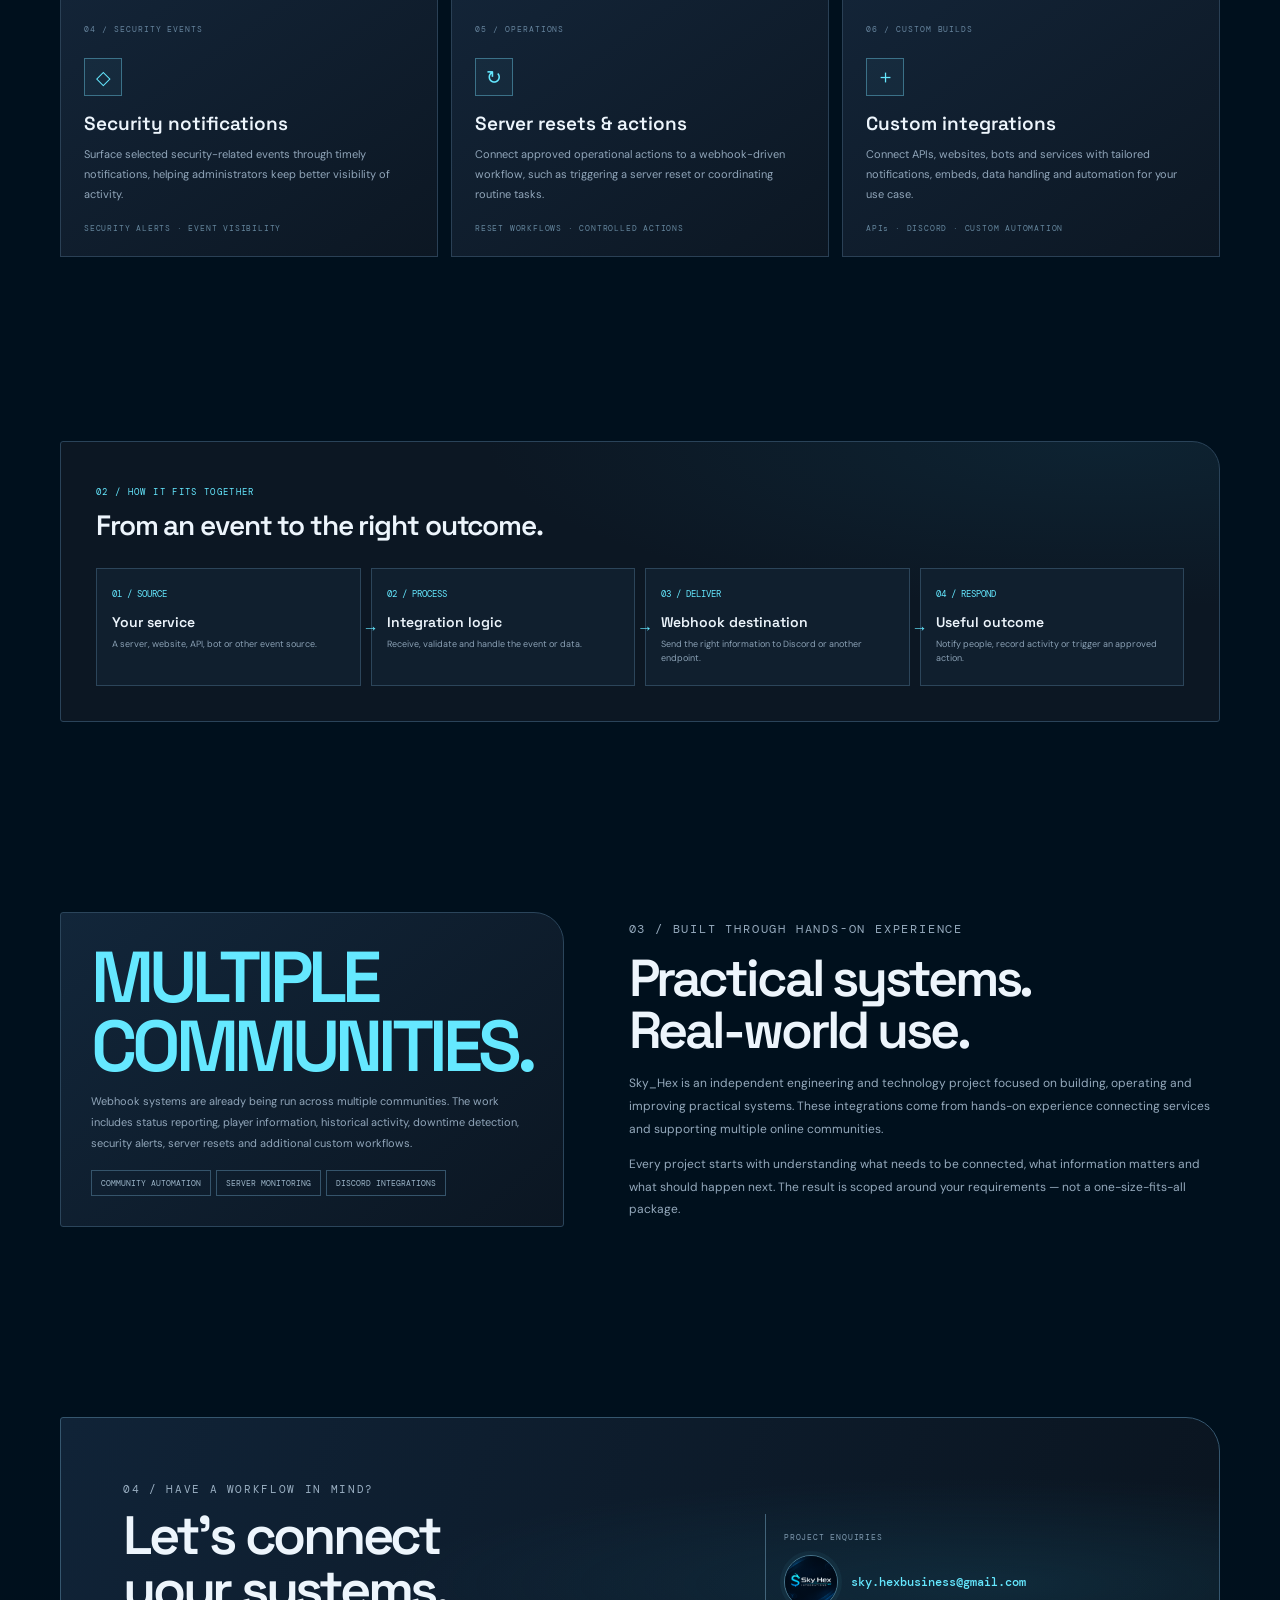
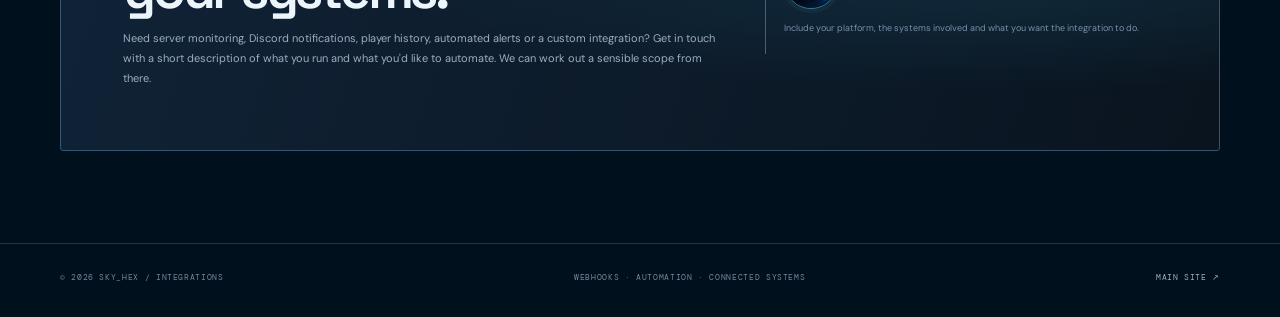
==== commit fbec3387: "Restore integrations page contact CTA" ====
--- a/integrations/index.html
+++ b/integrations/index.html
@@ -98,7 +98,7 @@
 </head>
 <body>
 <div class="topline"><span><i class="pulse"></i> SKY_HEX / INTEGRATION SERVICES</span><span>WEBHOOKS · AUTOMATION · CONNECTED SYSTEMS</span><span>INDEPENDENT DEVELOPMENT</span></div>
-<header class="header shell"><a class="brand" href="#top"><img src="../assets/Sky_Hex%20Integrations%20Logo.png" alt="Sky_Hex Integrations"><span>SKY_HEX</span> / INTEGRATIONS</a><nav class="nav" aria-label="Main navigation"><a href="#services">Services</a><a href="#workflow">How it works</a><a href="products.html">Products &amp; plans</a><a href="#about">About</a><a class="nav-cta" href="#top">INTEGRATIONS ↗</a></nav></header>
+<header class="header shell"><a class="brand" href="#top"><img src="../assets/Sky_Hex%20Integrations%20Logo.png" alt="Sky_Hex Integrations"><span>SKY_HEX</span> / INTEGRATIONS</a><nav class="nav" aria-label="Main navigation"><a href="#services">Services</a><a href="#workflow">How it works</a><a href="products.html">Products &amp; plans</a><a href="#about">About</a><a class="nav-cta" href="#contact">DISCUSS A PROJECT ↗</a></nav></header>
 <main id="top">
 <section class="hero"><div class="shell hero-grid"><div><div class="hero-identity"><img src="../assets/Sky_Hex%20Integrations%20Logo.png" alt="Sky_Hex Integrations"></div><p class="eyebrow">CUSTOM WEBHOOKS / DISCORD / AUTOMATION</p><h1>Connect your systems.<br><span>Automate the busywork.</span></h1><p class="lead">Practical webhook integrations and automation for online communities, game servers and digital services. Turn important events into clear notifications, useful data and workflows that help keep everything connected.</p><div class="hero-actions"><a class="button" href="#contact">DISCUSS AN INTEGRATION <b>↗</b></a><a class="button secondary" href="#services">EXPLORE CAPABILITIES <b>↓</b></a></div><p class="hero-note">DESIGNED AROUND YOUR WORKFLOW · BUILT TO BE USEFUL · DEVELOPED INDEPENDENTLY</p></div>
 <div class="visual" aria-label="Illustration of webhook events flowing into notifications"><div class="visual-head"><span>EVENT PIPELINE / LIVE CONCEPT</span><b>● CONNECTED</b></div><div class="event"><span class="event-icon">◉</span><span><strong>Server status update</strong><small>STATUS / PLAYER COUNTS</small></span><em>DELIVERED</em></div><div class="event"><span class="event-icon">⌁</span><span><strong>Player activity recorded</strong><small>HISTORY / COMMUNITY DATA</small></span><em>RECORDED</em></div><div class="event"><span class="event-icon">!</span><span><strong>Service unavailable</strong><small>DOWN DETECTION / ALERT</small></span><em>ALERTED</em></div><div class="event"><span class="event-icon">◇</span><span><strong>Security event detected</strong><small>SECURITY / NOTIFICATION</small></span><em>REPORTED</em></div><div class="visual-foot">EVENT → LOGIC → WEBHOOK → DISCORD / ACTION</div></div></div></section>
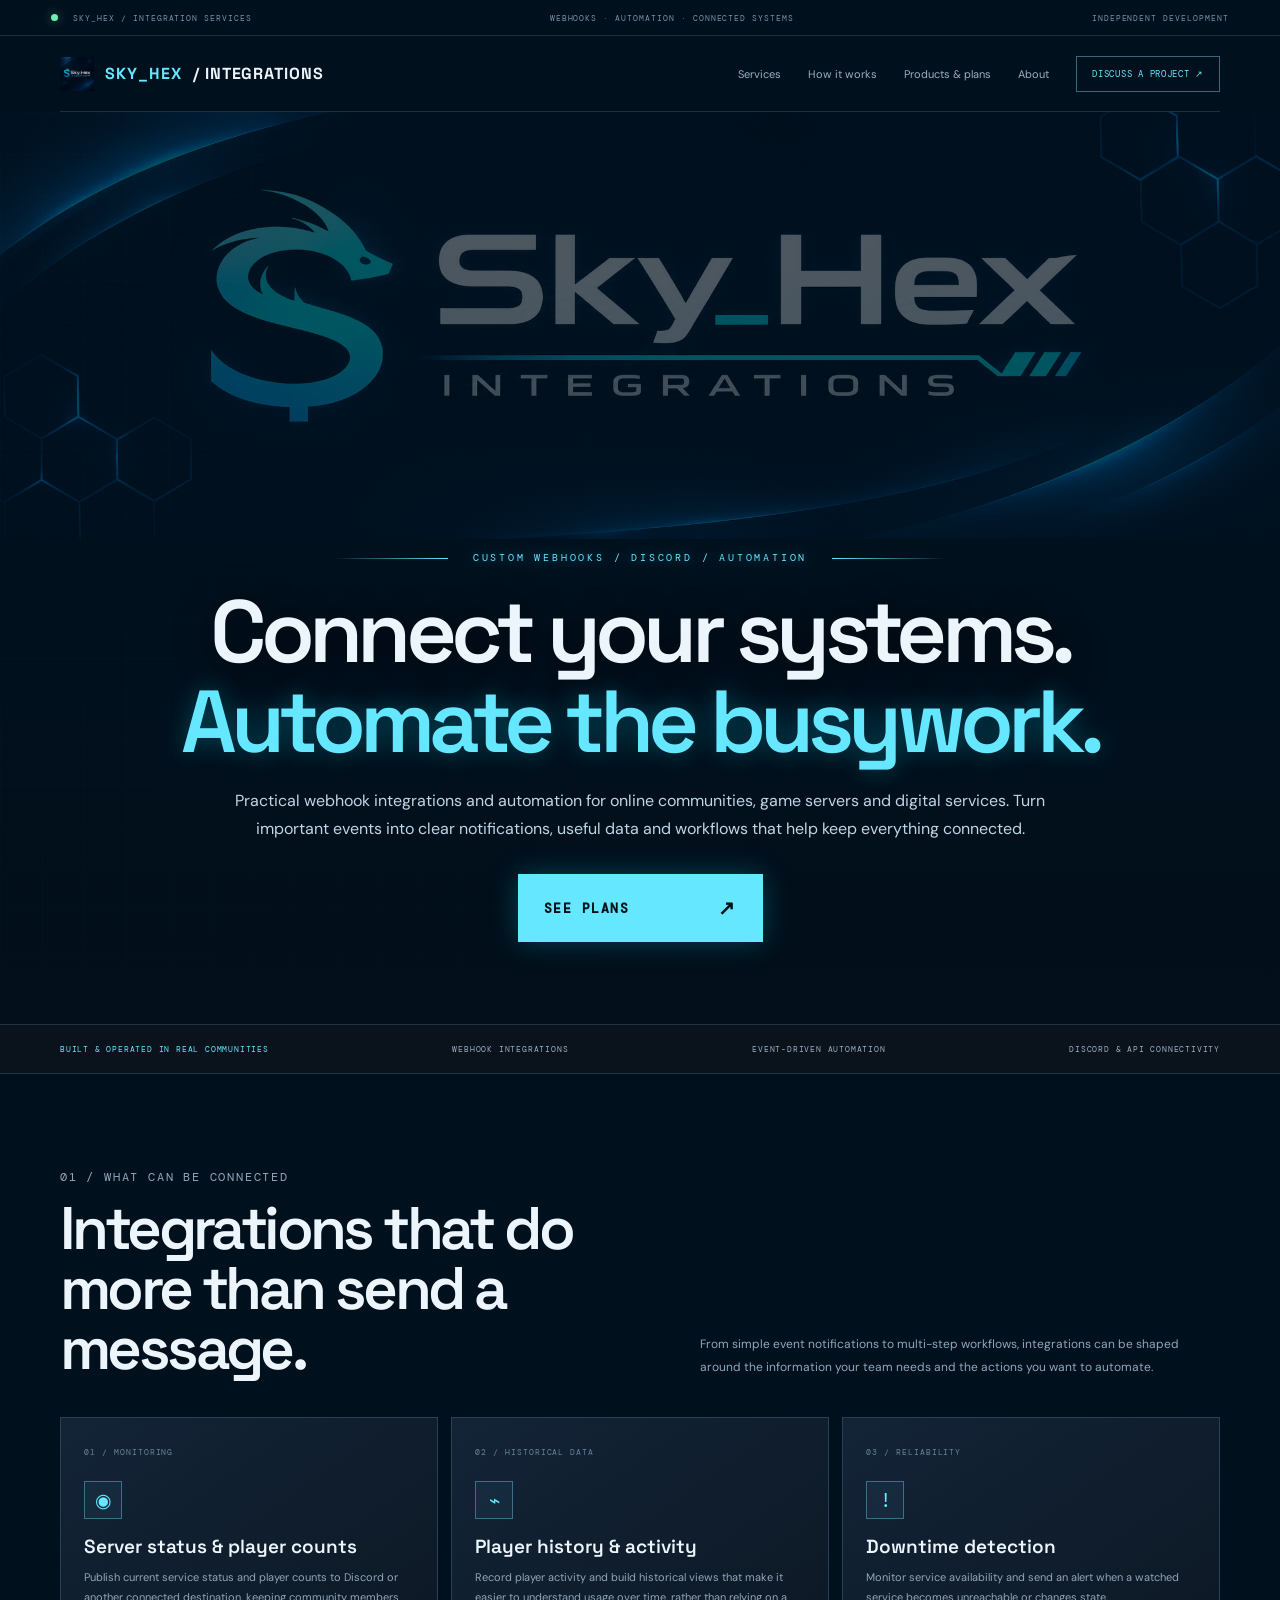
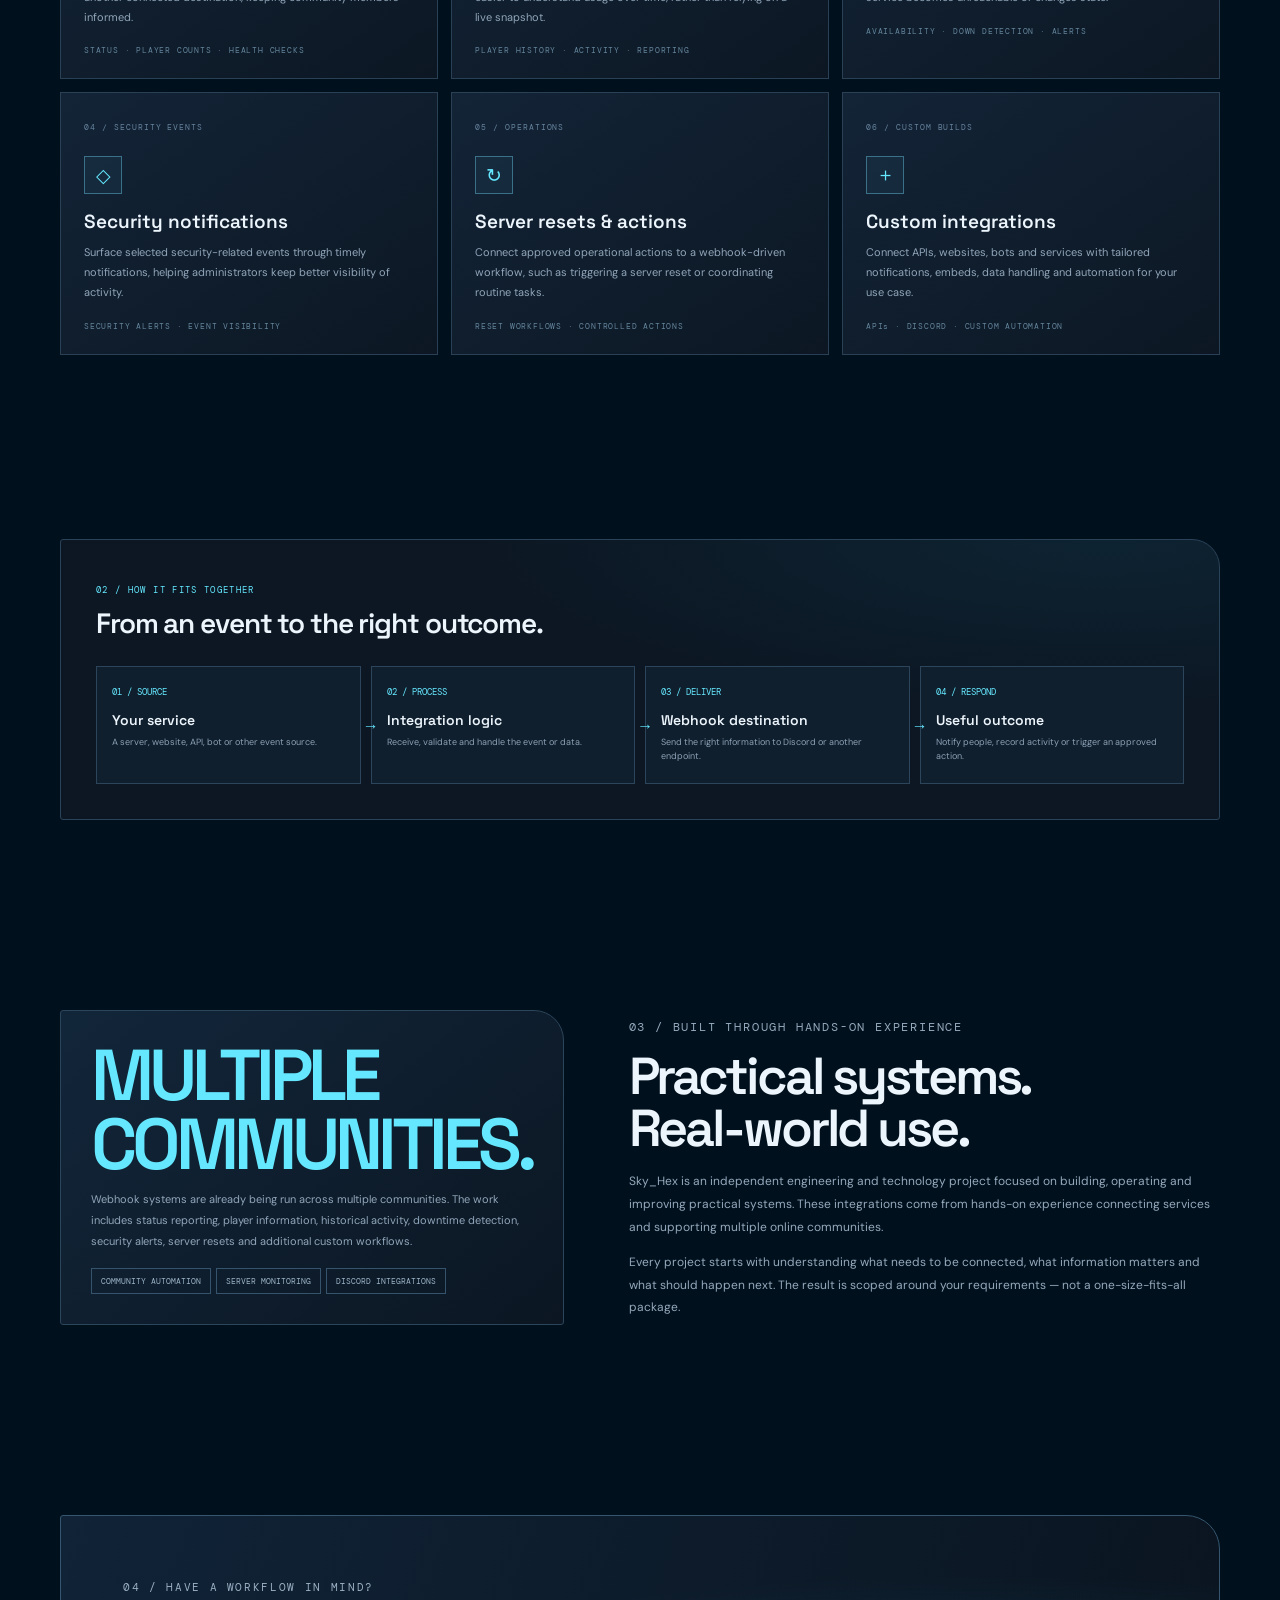
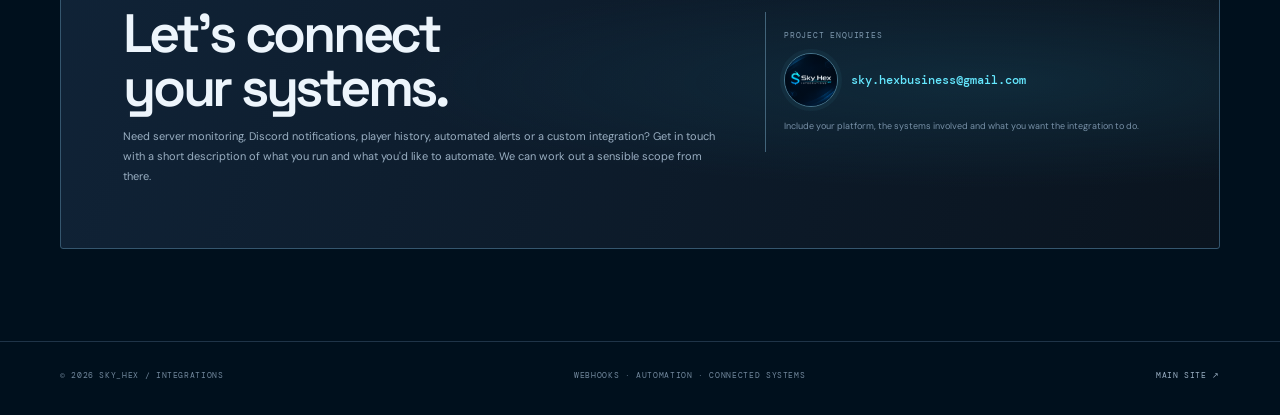
==== commit 1ef4821b: "Add prominent see plans CTA beneath integrations hero copy" ====
--- a/integrations/index.html
+++ b/integrations/index.html
@@ -81,6 +81,7 @@
 .hero h1 span{color:var(--cyan);text-shadow:0 0 25px #00cce955}
 .hero .lead{max-width:850px;margin:0 auto;color:#c0d5e5;font-size:16px;line-height:1.8}
 .hero .hero-actions,.hero .hero-note{display:none}
+.hero-plans-button{display:inline-flex;align-items:center;justify-content:space-between;gap:42px;margin-top:30px;min-width:245px;padding:20px 25px;background:var(--cyan);border:1px solid var(--cyan);color:#061018;font:700 13px var(--mono);letter-spacing:.12em;box-shadow:0 0 28px #18c9ed44;transition:transform .2s,box-shadow .2s,background .2s}.hero-plans-button span{font-size:20px}.hero-plans-button:hover{transform:translateY(-3px);background:#b4f5ff;box-shadow:0 8px 36px #18c9ed66}
 .hero .visual{display:none}
 @media(max-width:850px){
   .hero{padding:0 0 70px;background-size:100% auto}
@@ -100,7 +101,8 @@
 <div class="topline"><span><i class="pulse"></i> SKY_HEX / INTEGRATION SERVICES</span><span>WEBHOOKS · AUTOMATION · CONNECTED SYSTEMS</span><span>INDEPENDENT DEVELOPMENT</span></div>
 <header class="header shell"><a class="brand" href="#top"><img src="../assets/Sky_Hex%20Integrations%20Logo.png" alt="Sky_Hex Integrations"><span>SKY_HEX</span> / INTEGRATIONS</a><nav class="nav" aria-label="Main navigation"><a href="#services">Services</a><a href="#workflow">How it works</a><a href="products.html">Products &amp; plans</a><a href="#about">About</a><a class="nav-cta" href="#contact">DISCUSS A PROJECT ↗</a></nav></header>
 <main id="top">
-<section class="hero"><div class="shell hero-grid"><div><div class="hero-identity"><img src="../assets/Sky_Hex%20Integrations%20Logo.png" alt="Sky_Hex Integrations"></div><p class="eyebrow">CUSTOM WEBHOOKS / DISCORD / AUTOMATION</p><h1>Connect your systems.<br><span>Automate the busywork.</span></h1><p class="lead">Practical webhook integrations and automation for online communities, game servers and digital services. Turn important events into clear notifications, useful data and workflows that help keep everything connected.</p><div class="hero-actions"><a class="button" href="#contact">DISCUSS AN INTEGRATION <b>↗</b></a><a class="button secondary" href="#services">EXPLORE CAPABILITIES <b>↓</b></a></div><p class="hero-note">DESIGNED AROUND YOUR WORKFLOW · BUILT TO BE USEFUL · DEVELOPED INDEPENDENTLY</p></div>
+<section class="hero"><div class="shell hero-grid"><div><div class="hero-identity"><img src="../assets/Sky_Hex%20Integrations%20Logo.png" alt="Sky_Hex Integrations"></div><p class="eyebrow">CUSTOM WEBHOOKS / DISCORD / AUTOMATION</p><h1>Connect your systems.<br><span>Automate the busywork.</span></h1><p class="lead">Practical webhook integrations and automation for online communities, game servers and digital services. Turn important events into clear notifications, useful data and workflows that help keep everything connected.</p>
+<a class="hero-plans-button" href="products.html">SEE PLANS <span>↗</span></a><div class="hero-actions"><a class="button" href="#contact">DISCUSS AN INTEGRATION <b>↗</b></a><a class="button secondary" href="#services">EXPLORE CAPABILITIES <b>↓</b></a><a class="button" href="products.html">SEE PLANS <b>↗</b></a></div><p class="hero-note">DESIGNED AROUND YOUR WORKFLOW · BUILT TO BE USEFUL · DEVELOPED INDEPENDENTLY</p></div>
 <div class="visual" aria-label="Illustration of webhook events flowing into notifications"><div class="visual-head"><span>EVENT PIPELINE / LIVE CONCEPT</span><b>● CONNECTED</b></div><div class="event"><span class="event-icon">◉</span><span><strong>Server status update</strong><small>STATUS / PLAYER COUNTS</small></span><em>DELIVERED</em></div><div class="event"><span class="event-icon">⌁</span><span><strong>Player activity recorded</strong><small>HISTORY / COMMUNITY DATA</small></span><em>RECORDED</em></div><div class="event"><span class="event-icon">!</span><span><strong>Service unavailable</strong><small>DOWN DETECTION / ALERT</small></span><em>ALERTED</em></div><div class="event"><span class="event-icon">◇</span><span><strong>Security event detected</strong><small>SECURITY / NOTIFICATION</small></span><em>REPORTED</em></div><div class="visual-foot">EVENT → LOGIC → WEBHOOK → DISCORD / ACTION</div></div></div></section>
 <div class="trust-strip"><div class="shell trust-inner"><span>BUILT &amp; OPERATED IN REAL COMMUNITIES</span><span>WEBHOOK INTEGRATIONS</span><span>EVENT-DRIVEN AUTOMATION</span><span>DISCORD &amp; API CONNECTIVITY</span></div></div>
 <section class="section shell" id="services"><div class="section-heading"><div><p class="section-kicker">01 / WHAT CAN BE CONNECTED</p><h2>Integrations that do<br>more than send a message.</h2></div><p>From simple event notifications to multi-step workflows, integrations can be shaped around the information your team needs and the actions you want to automate.</p></div>
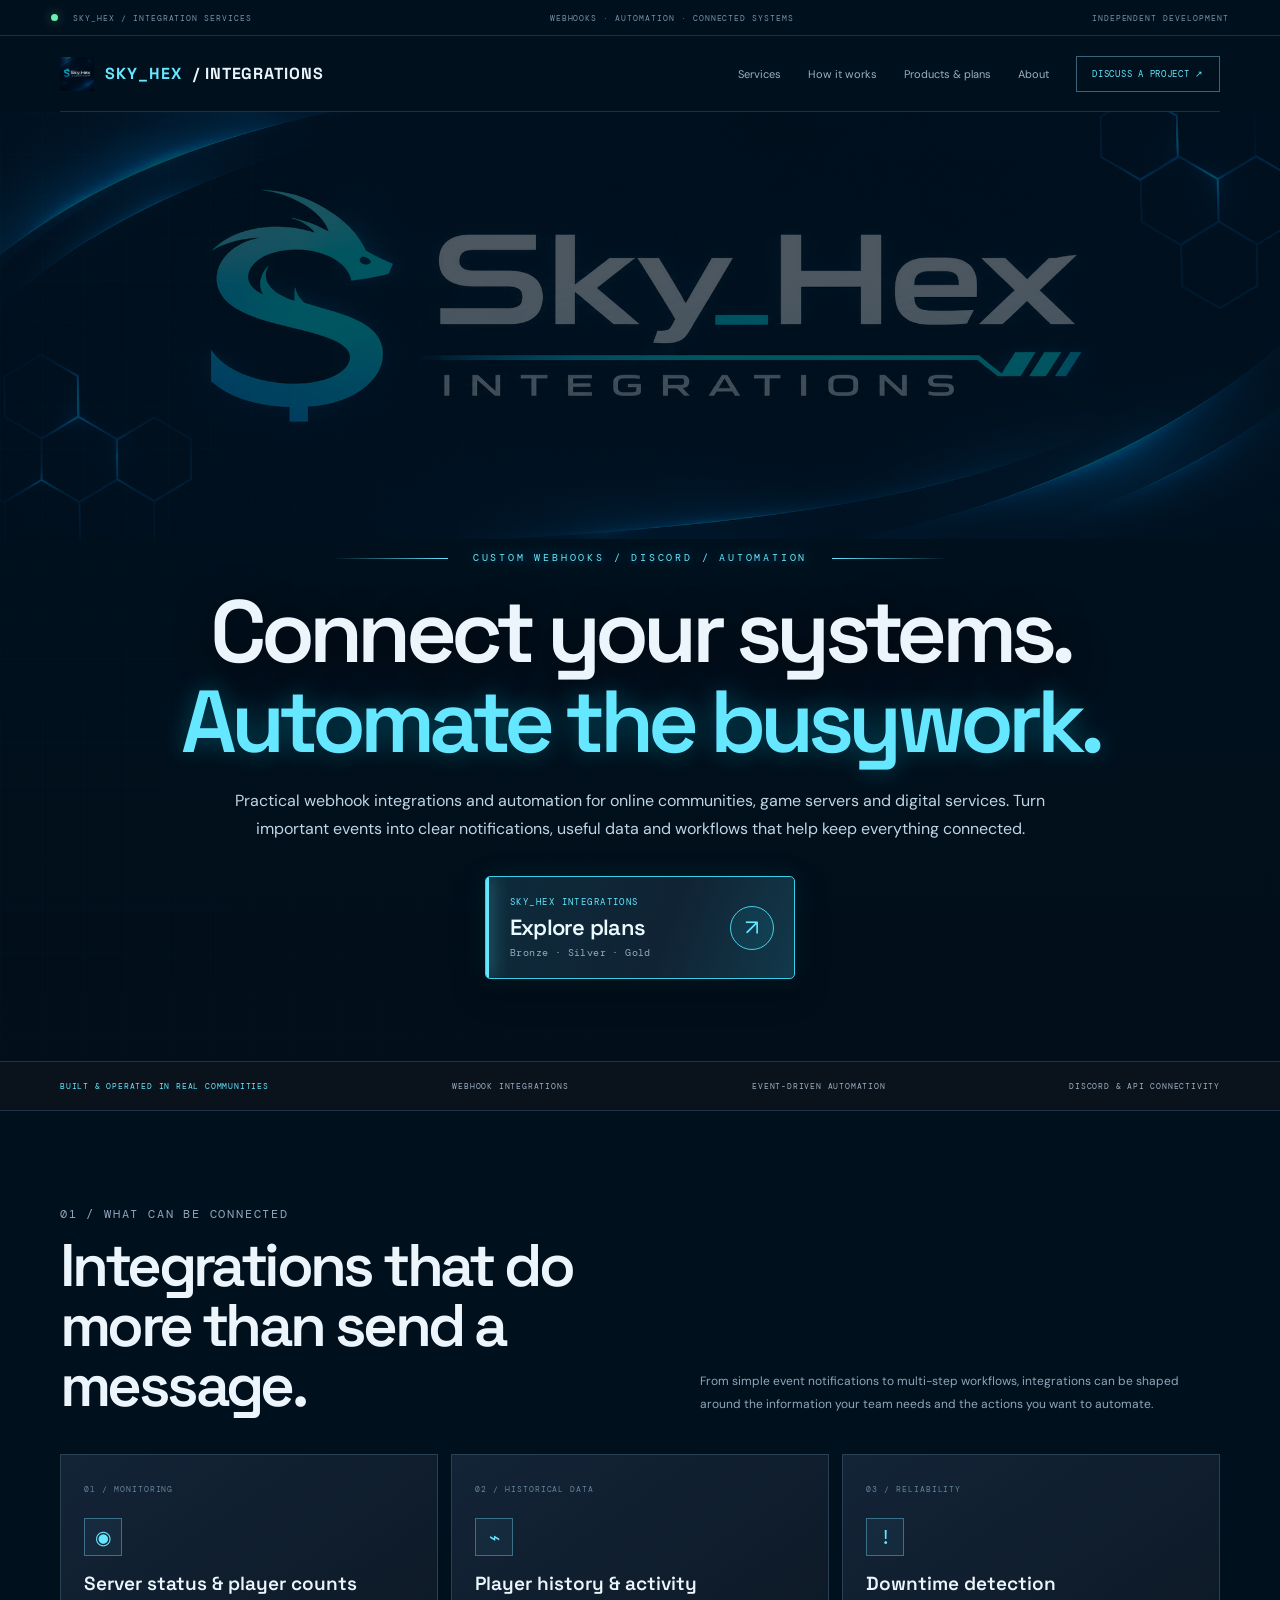
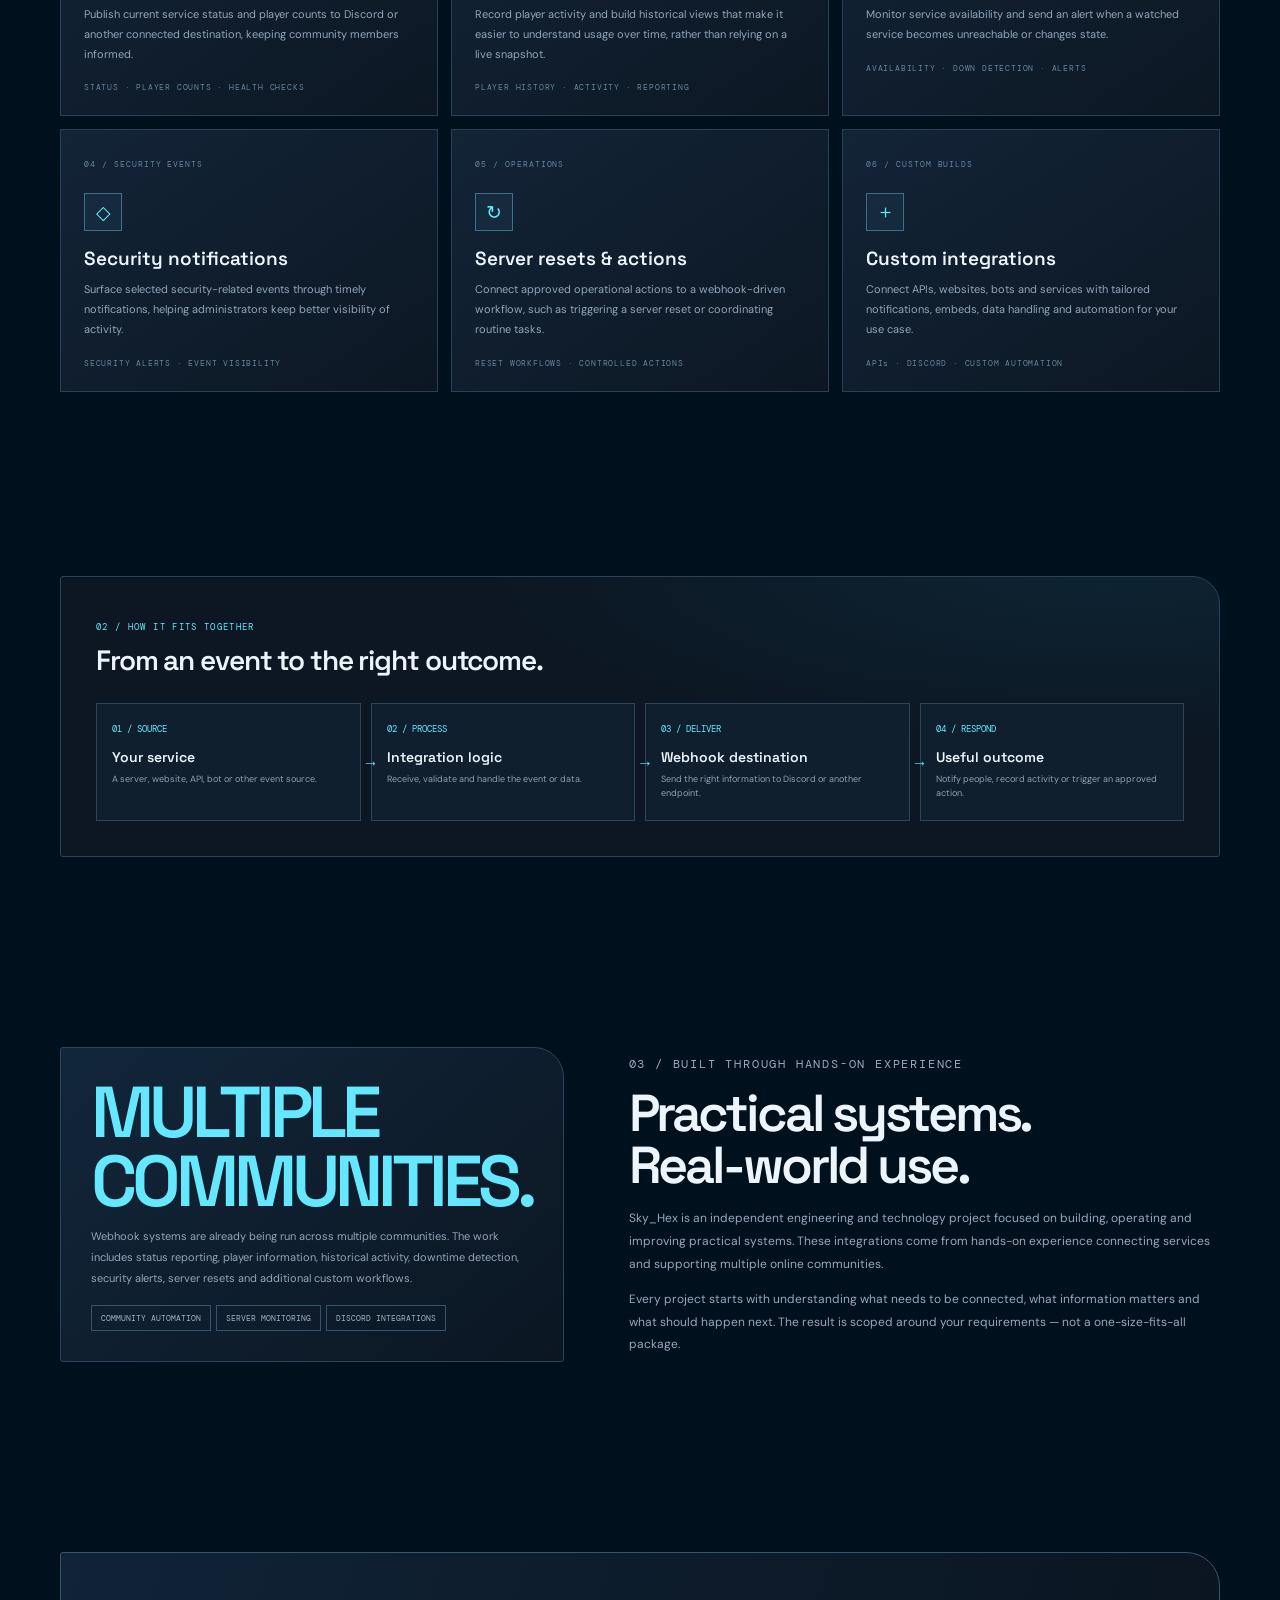
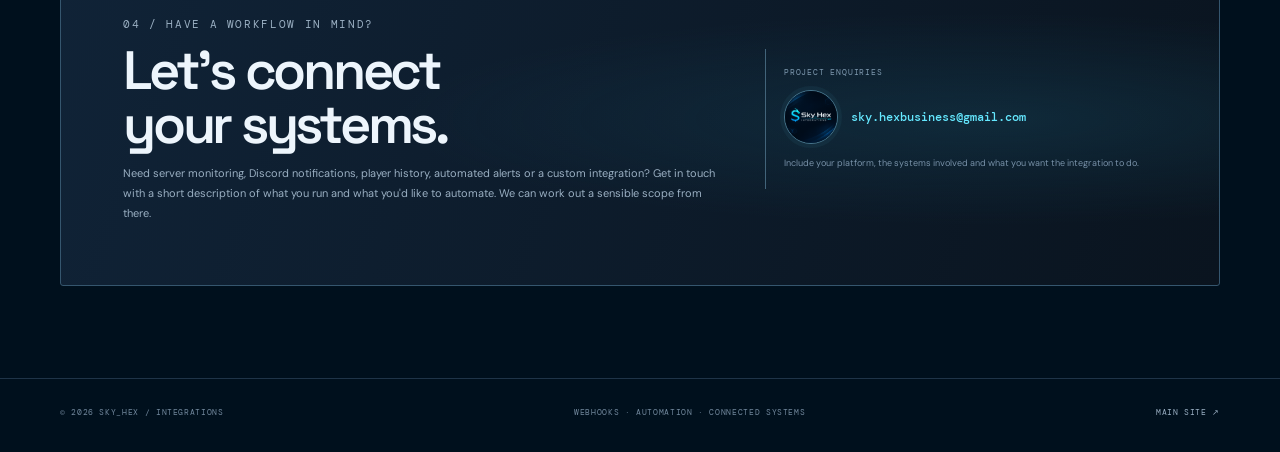
==== commit 4f8cc72e: "Polish integrations plans call-to-action styling" ====
--- a/integrations/index.html
+++ b/integrations/index.html
@@ -81,7 +81,7 @@
 .hero h1 span{color:var(--cyan);text-shadow:0 0 25px #00cce955}
 .hero .lead{max-width:850px;margin:0 auto;color:#c0d5e5;font-size:16px;line-height:1.8}
 .hero .hero-actions,.hero .hero-note{display:none}
-.hero-plans-button{display:inline-flex;align-items:center;justify-content:space-between;gap:42px;margin-top:30px;min-width:245px;padding:20px 25px;background:var(--cyan);border:1px solid var(--cyan);color:#061018;font:700 13px var(--mono);letter-spacing:.12em;box-shadow:0 0 28px #18c9ed44;transition:transform .2s,box-shadow .2s,background .2s}.hero-plans-button span{font-size:20px}.hero-plans-button:hover{transform:translateY(-3px);background:#b4f5ff;box-shadow:0 8px 36px #18c9ed66}
+.hero-plans-button{position:relative;display:inline-flex;align-items:center;justify-content:space-between;gap:46px;margin-top:32px;min-width:310px;padding:19px 20px 19px 24px;overflow:hidden;border:1px solid #39cde8;border-radius:5px;background:linear-gradient(110deg,#0d2b3b 0%,#102334 58%,#12394a 100%);color:#eafaff;text-align:left;box-shadow:0 12px 34px #0005,0 0 26px #18c9ed1c;transition:transform .22s,border-color .22s,box-shadow .22s}.hero-plans-button:before{content:"";position:absolute;inset:0 auto 0 0;width:3px;background:var(--cyan);box-shadow:0 0 18px var(--cyan)}.plans-button-copy{display:grid;gap:5px}.plans-button-copy small{color:var(--cyan);font:9px var(--mono);letter-spacing:.16em}.plans-button-copy strong{font:600 22px var(--display);letter-spacing:-.035em}.plans-button-copy em{color:#91aabd;font:10px var(--mono);font-style:normal;letter-spacing:.04em}.plans-button-arrow{display:grid;place-items:center;width:44px;height:44px;flex:0 0 44px;border:1px solid #48cde5;border-radius:50%;background:#18c9ed14;color:var(--cyan);font-size:22px;transition:transform .22s,background .22s,color .22s}.hero-plans-button:hover{transform:translateY(-4px);border-color:#a2f3ff;box-shadow:0 17px 42px #0007,0 0 34px #18c9ed38}.hero-plans-button:hover .plans-button-arrow{transform:translate(3px,-3px);background:var(--cyan);color:#061018}@media(max-width:560px){.hero-plans-button{width:min(100%,340px);min-width:0;gap:18px;padding:17px 16px}.plans-button-copy strong{font-size:20px}}
 .hero .visual{display:none}
 @media(max-width:850px){
   .hero{padding:0 0 70px;background-size:100% auto}
@@ -102,7 +102,7 @@
 <header class="header shell"><a class="brand" href="#top"><img src="../assets/Sky_Hex%20Integrations%20Logo.png" alt="Sky_Hex Integrations"><span>SKY_HEX</span> / INTEGRATIONS</a><nav class="nav" aria-label="Main navigation"><a href="#services">Services</a><a href="#workflow">How it works</a><a href="products.html">Products &amp; plans</a><a href="#about">About</a><a class="nav-cta" href="#contact">DISCUSS A PROJECT ↗</a></nav></header>
 <main id="top">
 <section class="hero"><div class="shell hero-grid"><div><div class="hero-identity"><img src="../assets/Sky_Hex%20Integrations%20Logo.png" alt="Sky_Hex Integrations"></div><p class="eyebrow">CUSTOM WEBHOOKS / DISCORD / AUTOMATION</p><h1>Connect your systems.<br><span>Automate the busywork.</span></h1><p class="lead">Practical webhook integrations and automation for online communities, game servers and digital services. Turn important events into clear notifications, useful data and workflows that help keep everything connected.</p>
-<a class="hero-plans-button" href="products.html">SEE PLANS <span>↗</span></a><div class="hero-actions"><a class="button" href="#contact">DISCUSS AN INTEGRATION <b>↗</b></a><a class="button secondary" href="#services">EXPLORE CAPABILITIES <b>↓</b></a><a class="button" href="products.html">SEE PLANS <b>↗</b></a></div><p class="hero-note">DESIGNED AROUND YOUR WORKFLOW · BUILT TO BE USEFUL · DEVELOPED INDEPENDENTLY</p></div>
+<a class="hero-plans-button" href="products.html"><span class="plans-button-copy"><small>SKY_HEX INTEGRATIONS</small><strong>Explore plans</strong><em>Bronze · Silver · Gold</em></span><span class="plans-button-arrow" aria-hidden="true">↗</span></a><div class="hero-actions"><a class="button" href="#contact">DISCUSS AN INTEGRATION <b>↗</b></a><a class="button secondary" href="#services">EXPLORE CAPABILITIES <b>↓</b></a><a class="button" href="products.html">SEE PLANS <b>↗</b></a></div><p class="hero-note">DESIGNED AROUND YOUR WORKFLOW · BUILT TO BE USEFUL · DEVELOPED INDEPENDENTLY</p></div>
 <div class="visual" aria-label="Illustration of webhook events flowing into notifications"><div class="visual-head"><span>EVENT PIPELINE / LIVE CONCEPT</span><b>● CONNECTED</b></div><div class="event"><span class="event-icon">◉</span><span><strong>Server status update</strong><small>STATUS / PLAYER COUNTS</small></span><em>DELIVERED</em></div><div class="event"><span class="event-icon">⌁</span><span><strong>Player activity recorded</strong><small>HISTORY / COMMUNITY DATA</small></span><em>RECORDED</em></div><div class="event"><span class="event-icon">!</span><span><strong>Service unavailable</strong><small>DOWN DETECTION / ALERT</small></span><em>ALERTED</em></div><div class="event"><span class="event-icon">◇</span><span><strong>Security event detected</strong><small>SECURITY / NOTIFICATION</small></span><em>REPORTED</em></div><div class="visual-foot">EVENT → LOGIC → WEBHOOK → DISCORD / ACTION</div></div></div></section>
 <div class="trust-strip"><div class="shell trust-inner"><span>BUILT &amp; OPERATED IN REAL COMMUNITIES</span><span>WEBHOOK INTEGRATIONS</span><span>EVENT-DRIVEN AUTOMATION</span><span>DISCORD &amp; API CONNECTIVITY</span></div></div>
 <section class="section shell" id="services"><div class="section-heading"><div><p class="section-kicker">01 / WHAT CAN BE CONNECTED</p><h2>Integrations that do<br>more than send a message.</h2></div><p>From simple event notifications to multi-step workflows, integrations can be shaped around the information your team needs and the actions you want to automate.</p></div>
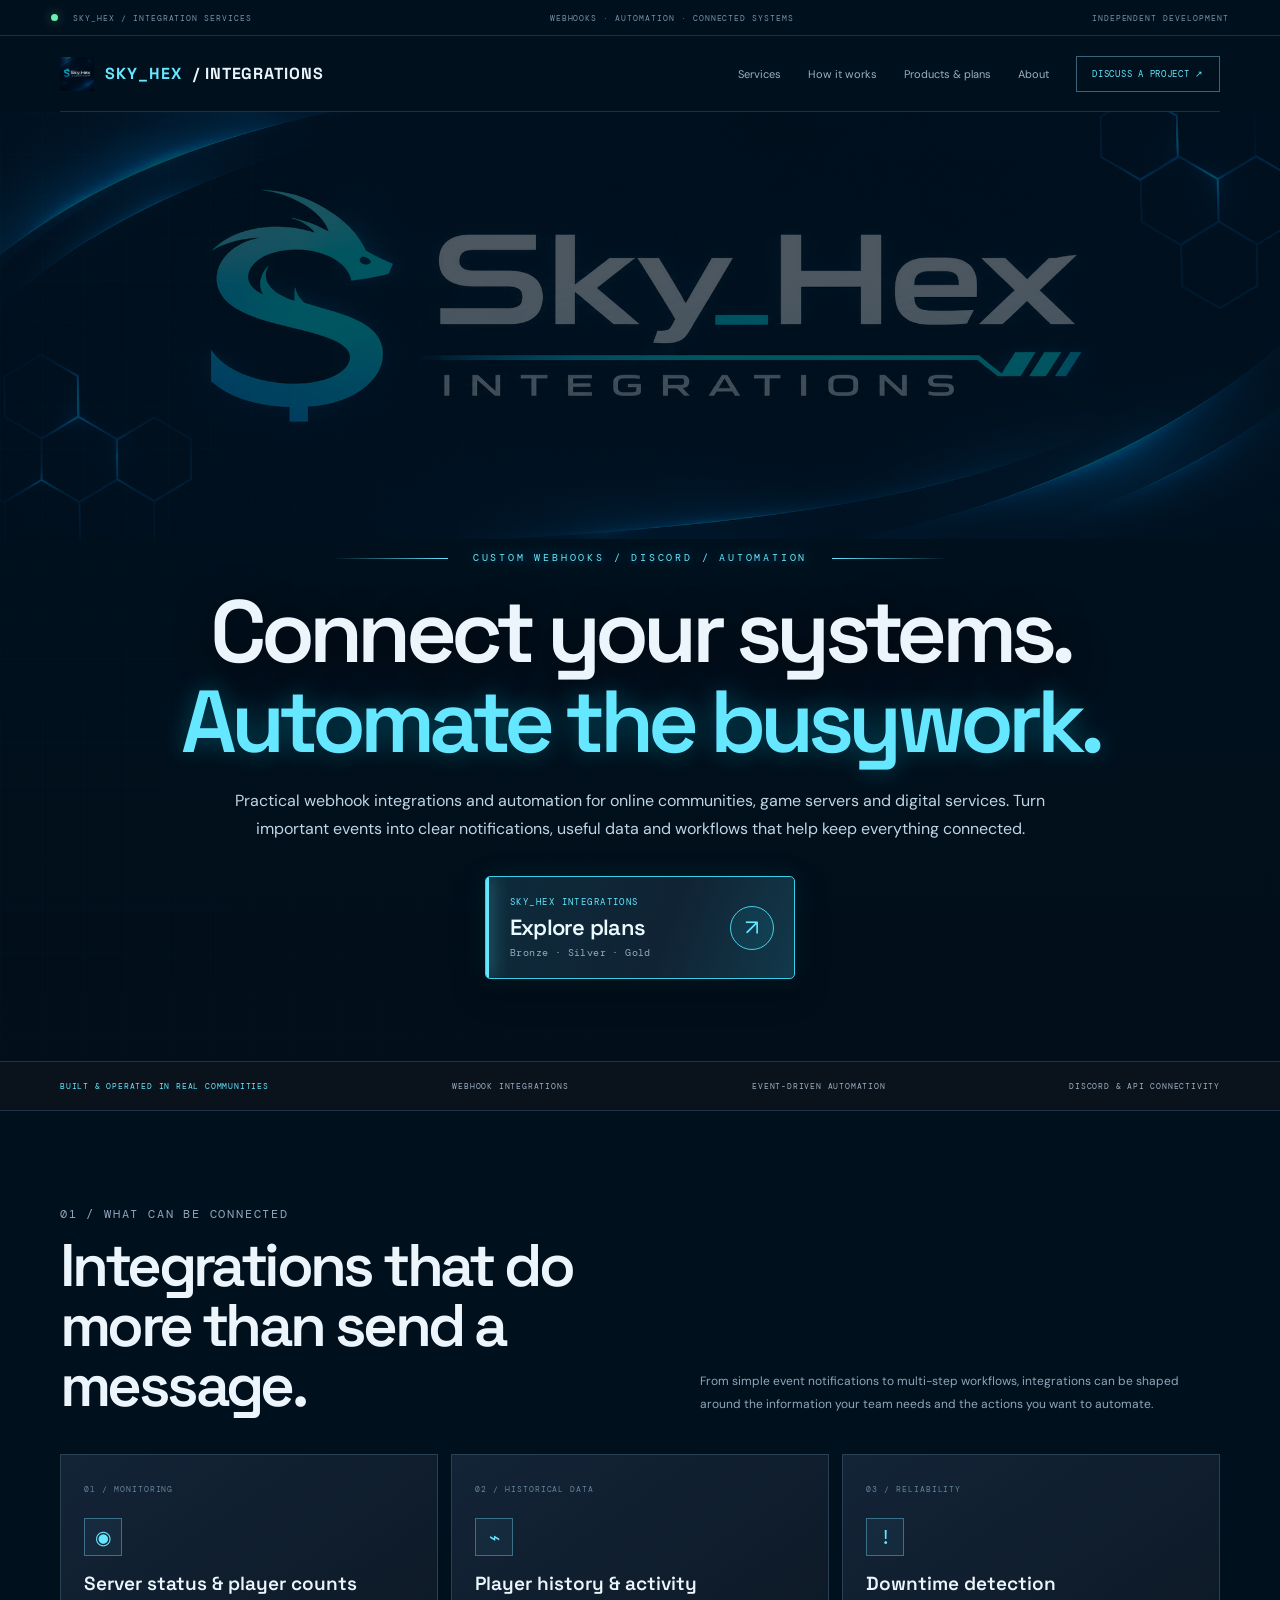
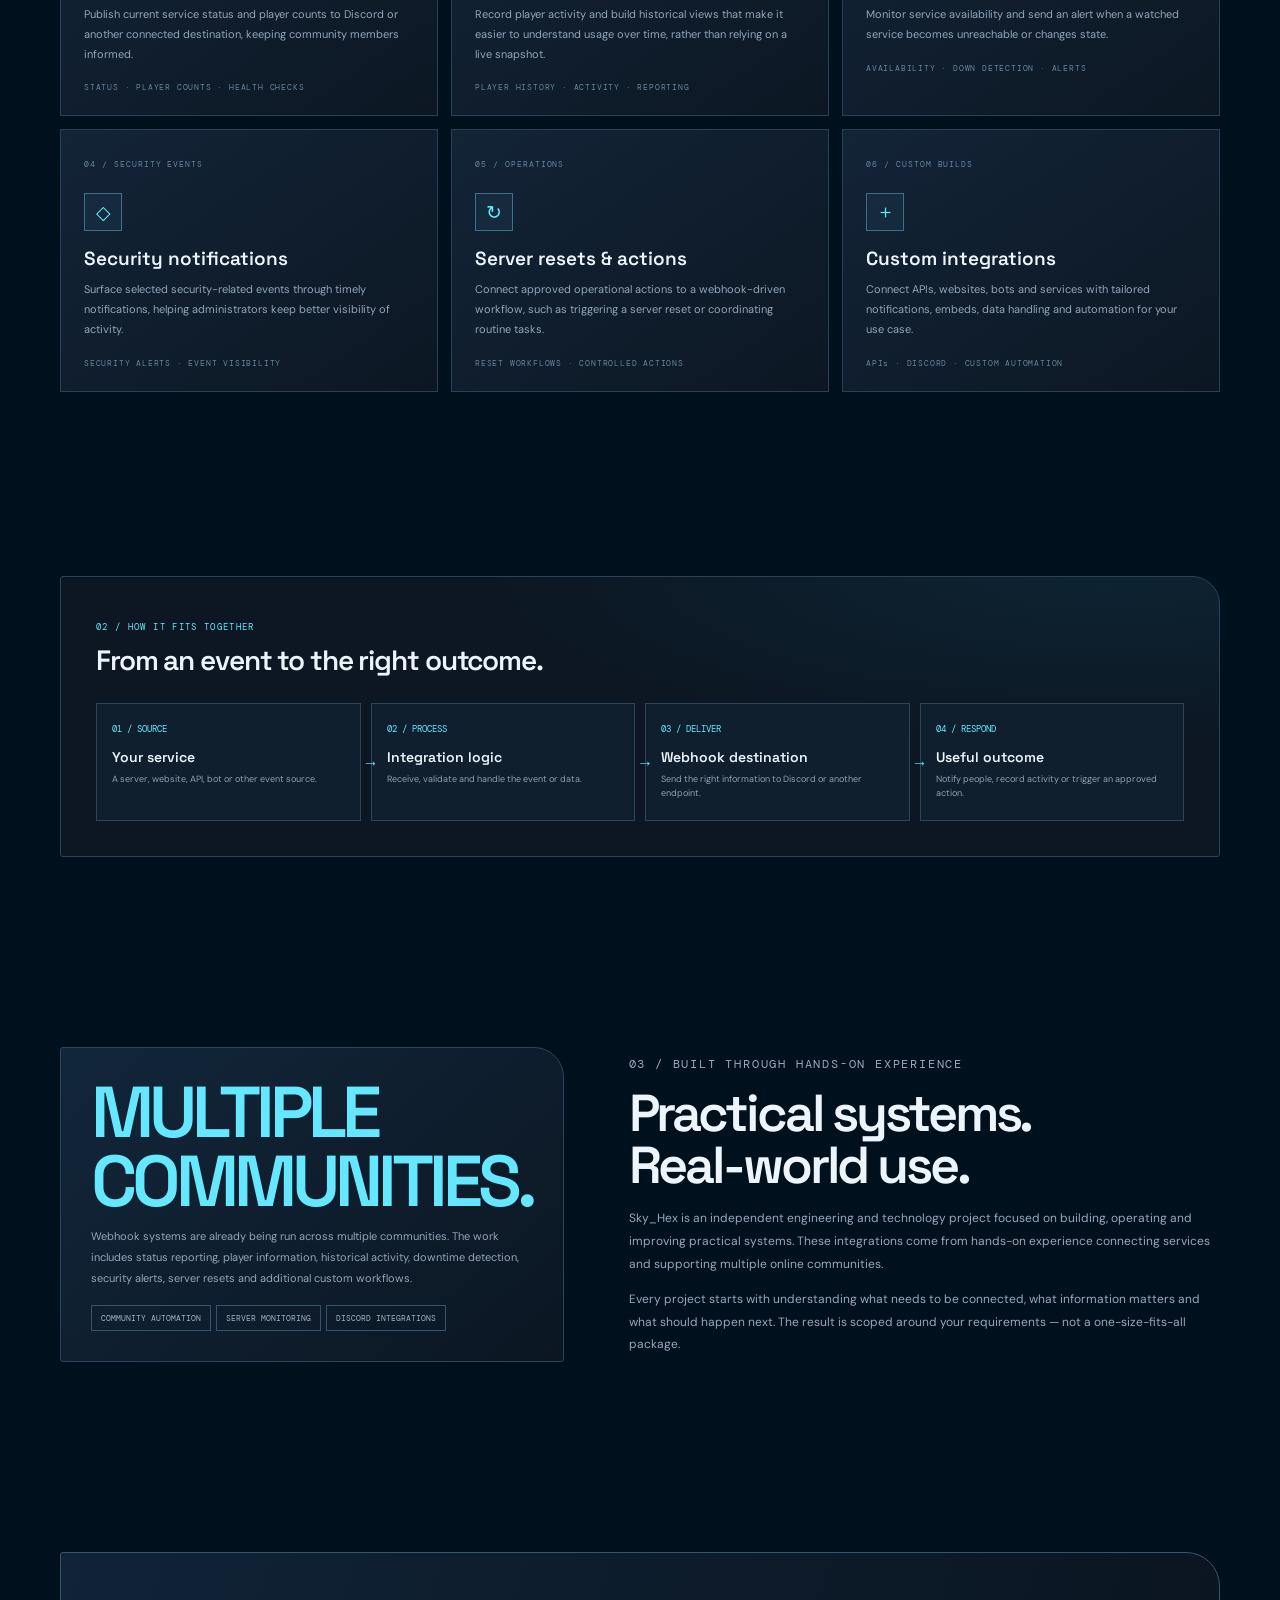
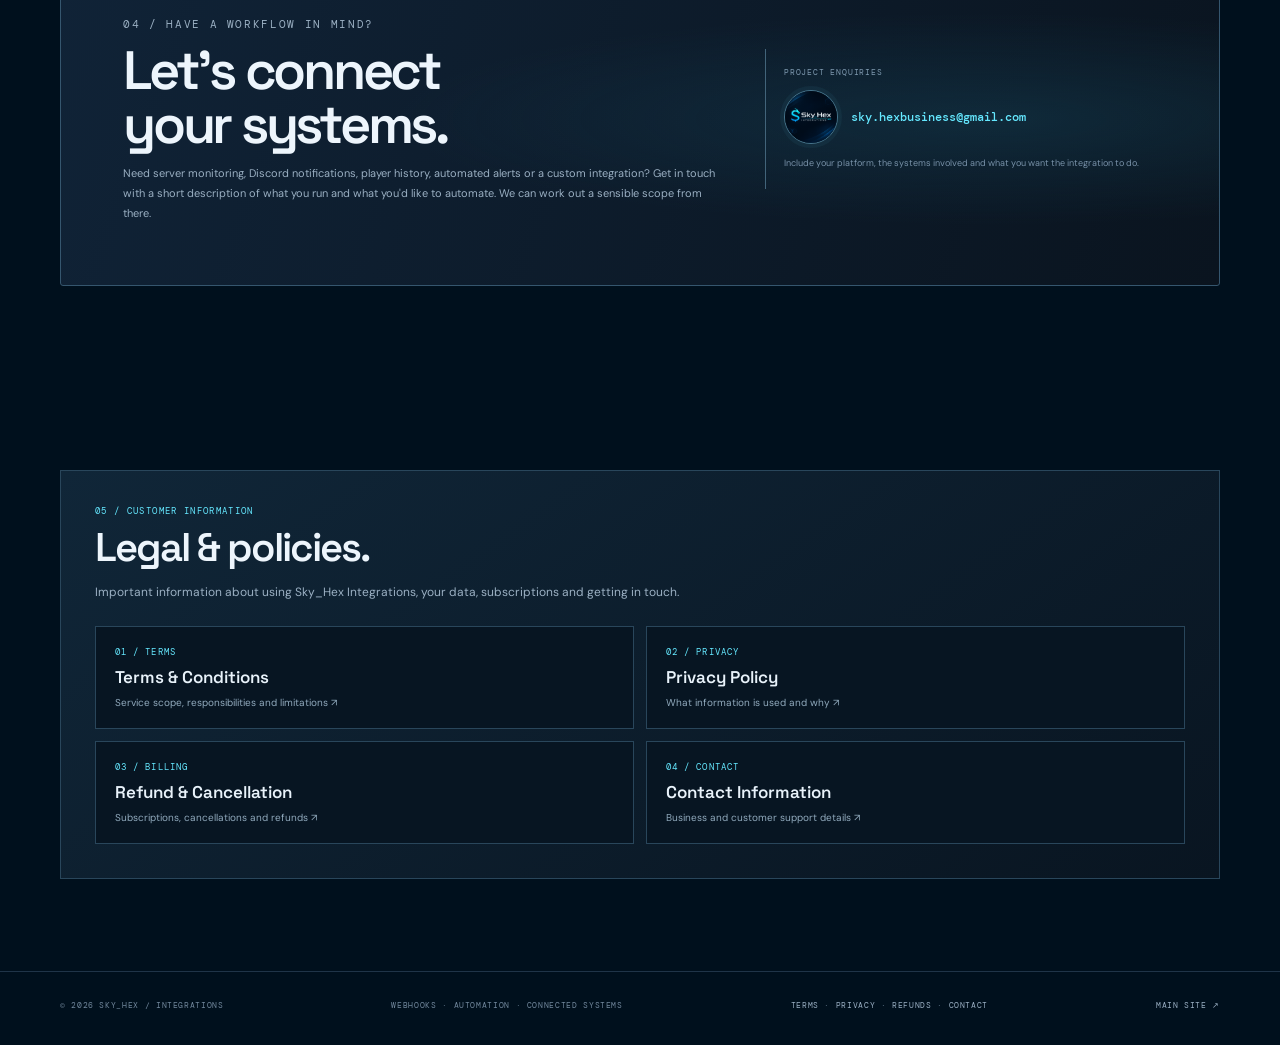
==== commit bd41e04e: "Add legal policy section and links to integrations homepage" ====
--- a/integrations/index.html
+++ b/integrations/index.html
@@ -95,6 +95,7 @@
   .hero .eyebrow{font-size:8px;letter-spacing:.18em;padding:0 12px}
 }
 
+.legal-panel{padding:34px;border:1px solid #29465b;background:linear-gradient(145deg,#102638,#091521)}.legal-panel h2{margin:9px 0;font:600 clamp(28px,4vw,40px)/1.1 var(--display);letter-spacing:-.05em}.legal-panel>p{max-width:650px;color:#9bb0c3;font-size:12px;line-height:1.8}.legal-grid{display:grid;grid-template-columns:repeat(2,minmax(0,1fr));gap:12px;margin-top:22px}.legal-card{display:flex;flex-direction:column;gap:8px;padding:19px;border:1px solid #29465b;background:#071522;transition:border-color .2s,transform .2s}.legal-card:hover{border-color:var(--cyan);transform:translateY(-2px);text-decoration:none}.legal-card span{color:var(--cyan);font:9px var(--mono);letter-spacing:.12em}.legal-card strong{color:#e8f2fa;font:600 17px var(--display)}.legal-card small{color:#91aabd;font-size:10px}@media(max-width:560px){.legal-panel{padding:22px}.legal-grid{grid-template-columns:1fr}}
 </style>
 </head>
 <body>
@@ -118,6 +119,7 @@
 <section class="section shell" id="about"><div class="communities"><div class="community-panel"><div class="big">MULTIPLE<br>COMMUNITIES.</div><p>Webhook systems are already being run across multiple communities. The work includes status reporting, player information, historical activity, downtime detection, security alerts, server resets and additional custom workflows.</p><span class="tag">COMMUNITY AUTOMATION</span><span class="tag">SERVER MONITORING</span><span class="tag">DISCORD INTEGRATIONS</span></div><div class="community-copy"><p class="section-kicker">03 / BUILT THROUGH HANDS-ON EXPERIENCE</p><h2>Practical systems.<br>Real-world use.</h2><p>Sky_Hex is an independent engineering and technology project focused on building, operating and improving practical systems. These integrations come from hands-on experience connecting services and supporting multiple online communities.</p><p>Every project starts with understanding what needs to be connected, what information matters and what should happen next. The result is scoped around your requirements — not a one-size-fits-all package.</p></div></div></section>
 <section class="section shell" id="contact"><div class="cta"><div><p class="section-kicker">04 / HAVE A WORKFLOW IN MIND?</p><h2>Let's connect<br>your systems.</h2><p>Need server monitoring, Discord notifications, player history, automated alerts or a custom integration? Get in touch with a short description of what you run and what you'd like to automate. We can work out a sensible scope from there.</p></div><div class="contact"><small>PROJECT ENQUIRIES</small><div class="contact-profile"><img src="../assets/Sky_Hex%20Integrations%20Logo.png" alt="Sky_Hex Integrations profile logo"><strong>sky.hexbusiness@gmail.com</strong></div><span>Include your platform, the systems involved and what you want the integration to do.</span></div></div></section>
 </main>
-<footer class="footer"><div class="shell footer-inner"><span>© 2026 SKY_HEX / INTEGRATIONS</span><span>WEBHOOKS · AUTOMATION · CONNECTED SYSTEMS</span><a href="https://82.165.54.22/">MAIN SITE ↗</a></div></footer>
+<section class="section shell" id="legal"><div class="legal-panel"><div class="section-kicker">05 / CUSTOMER INFORMATION</div><h2>Legal &amp; policies.</h2><p>Important information about using Sky_Hex Integrations, your data, subscriptions and getting in touch.</p><div class="legal-grid"><a class="legal-card" href="legal/terms.html"><span>01 / TERMS</span><strong>Terms &amp; Conditions</strong><small>Service scope, responsibilities and limitations ↗</small></a><a class="legal-card" href="legal/privacy.html"><span>02 / PRIVACY</span><strong>Privacy Policy</strong><small>What information is used and why ↗</small></a><a class="legal-card" href="legal/refunds.html"><span>03 / BILLING</span><strong>Refund &amp; Cancellation</strong><small>Subscriptions, cancellations and refunds ↗</small></a><a class="legal-card" href="legal/contact.html"><span>04 / CONTACT</span><strong>Contact Information</strong><small>Business and customer support details ↗</small></a></div></div></section>
+<footer class="footer"><div class="shell footer-inner"><span>© 2026 SKY_HEX / INTEGRATIONS</span><span>WEBHOOKS · AUTOMATION · CONNECTED SYSTEMS</span><span class="legal-footer-links"><a href="legal/terms.html">TERMS</a> · <a href="legal/privacy.html">PRIVACY</a> · <a href="legal/refunds.html">REFUNDS</a> · <a href="legal/contact.html">CONTACT</a></span><a href="https://82.165.54.22/">MAIN SITE ↗</a></div></footer>
 </body>
 </html>
